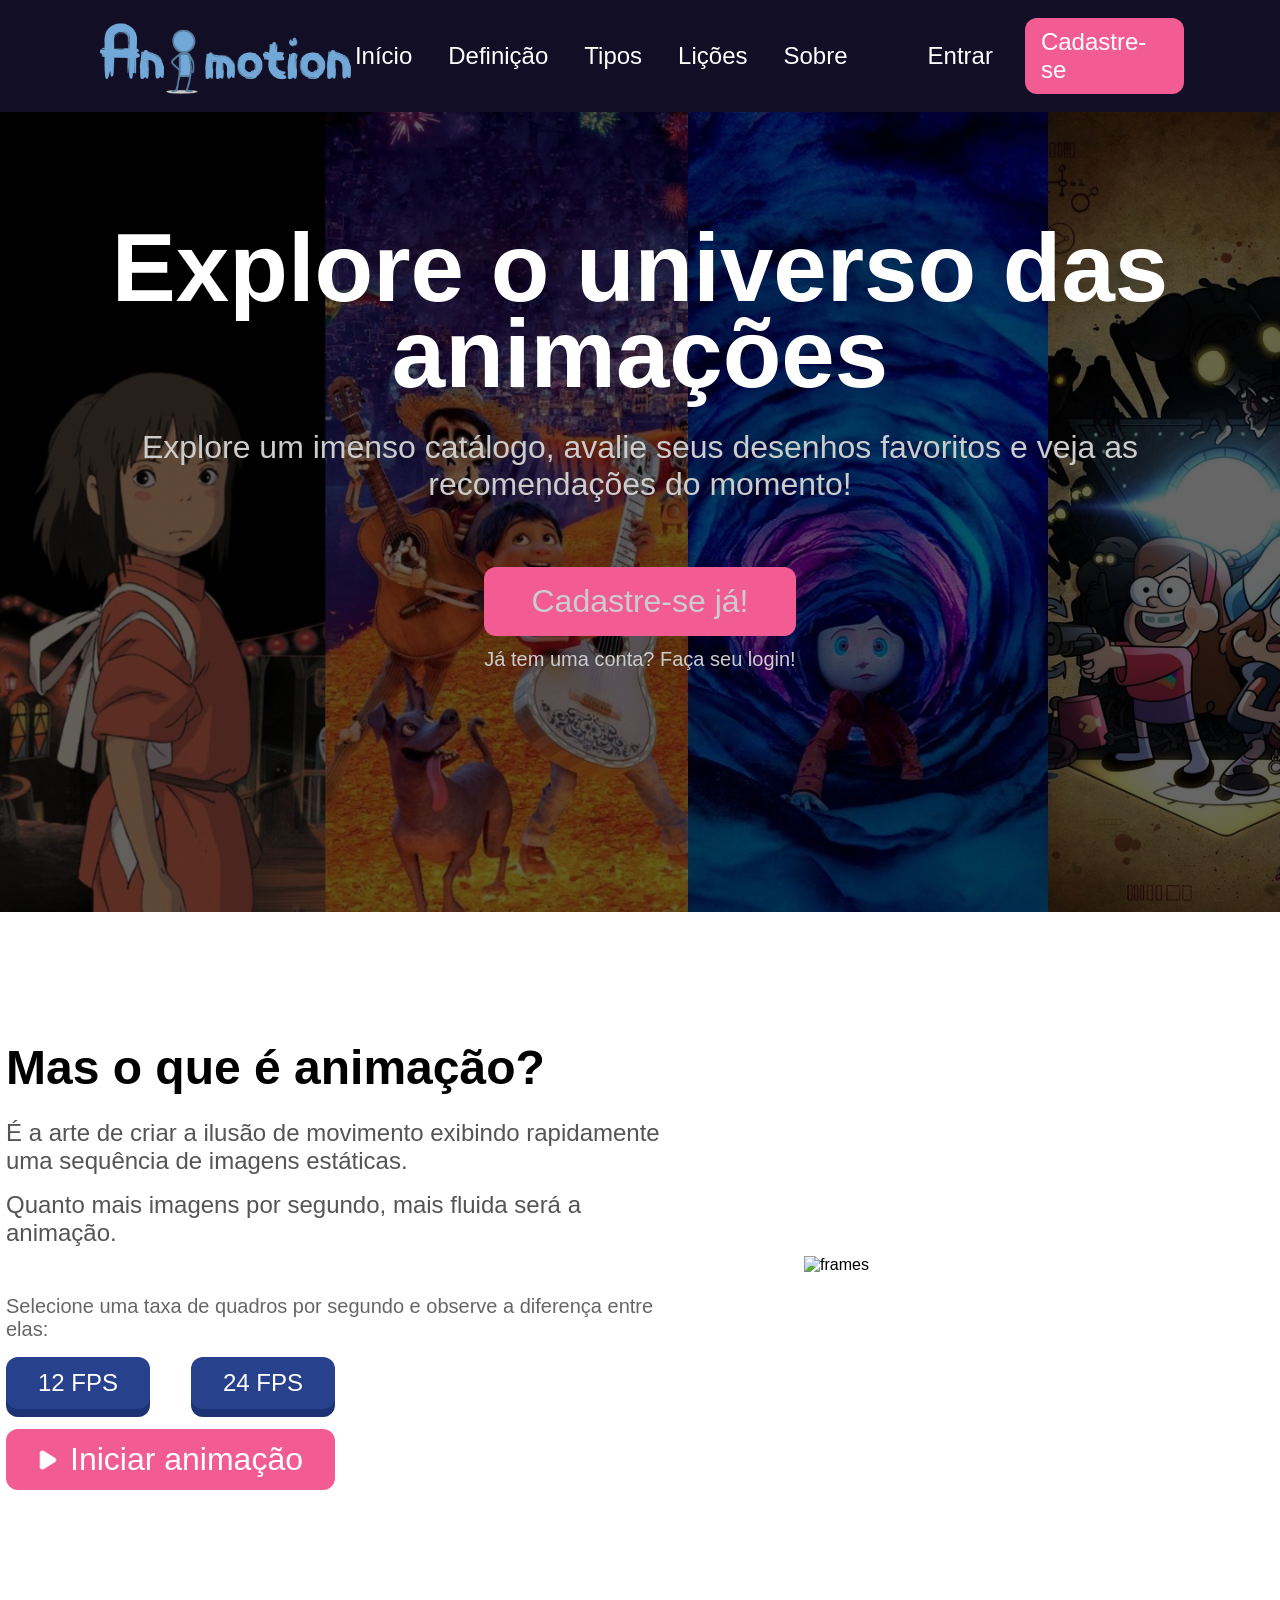
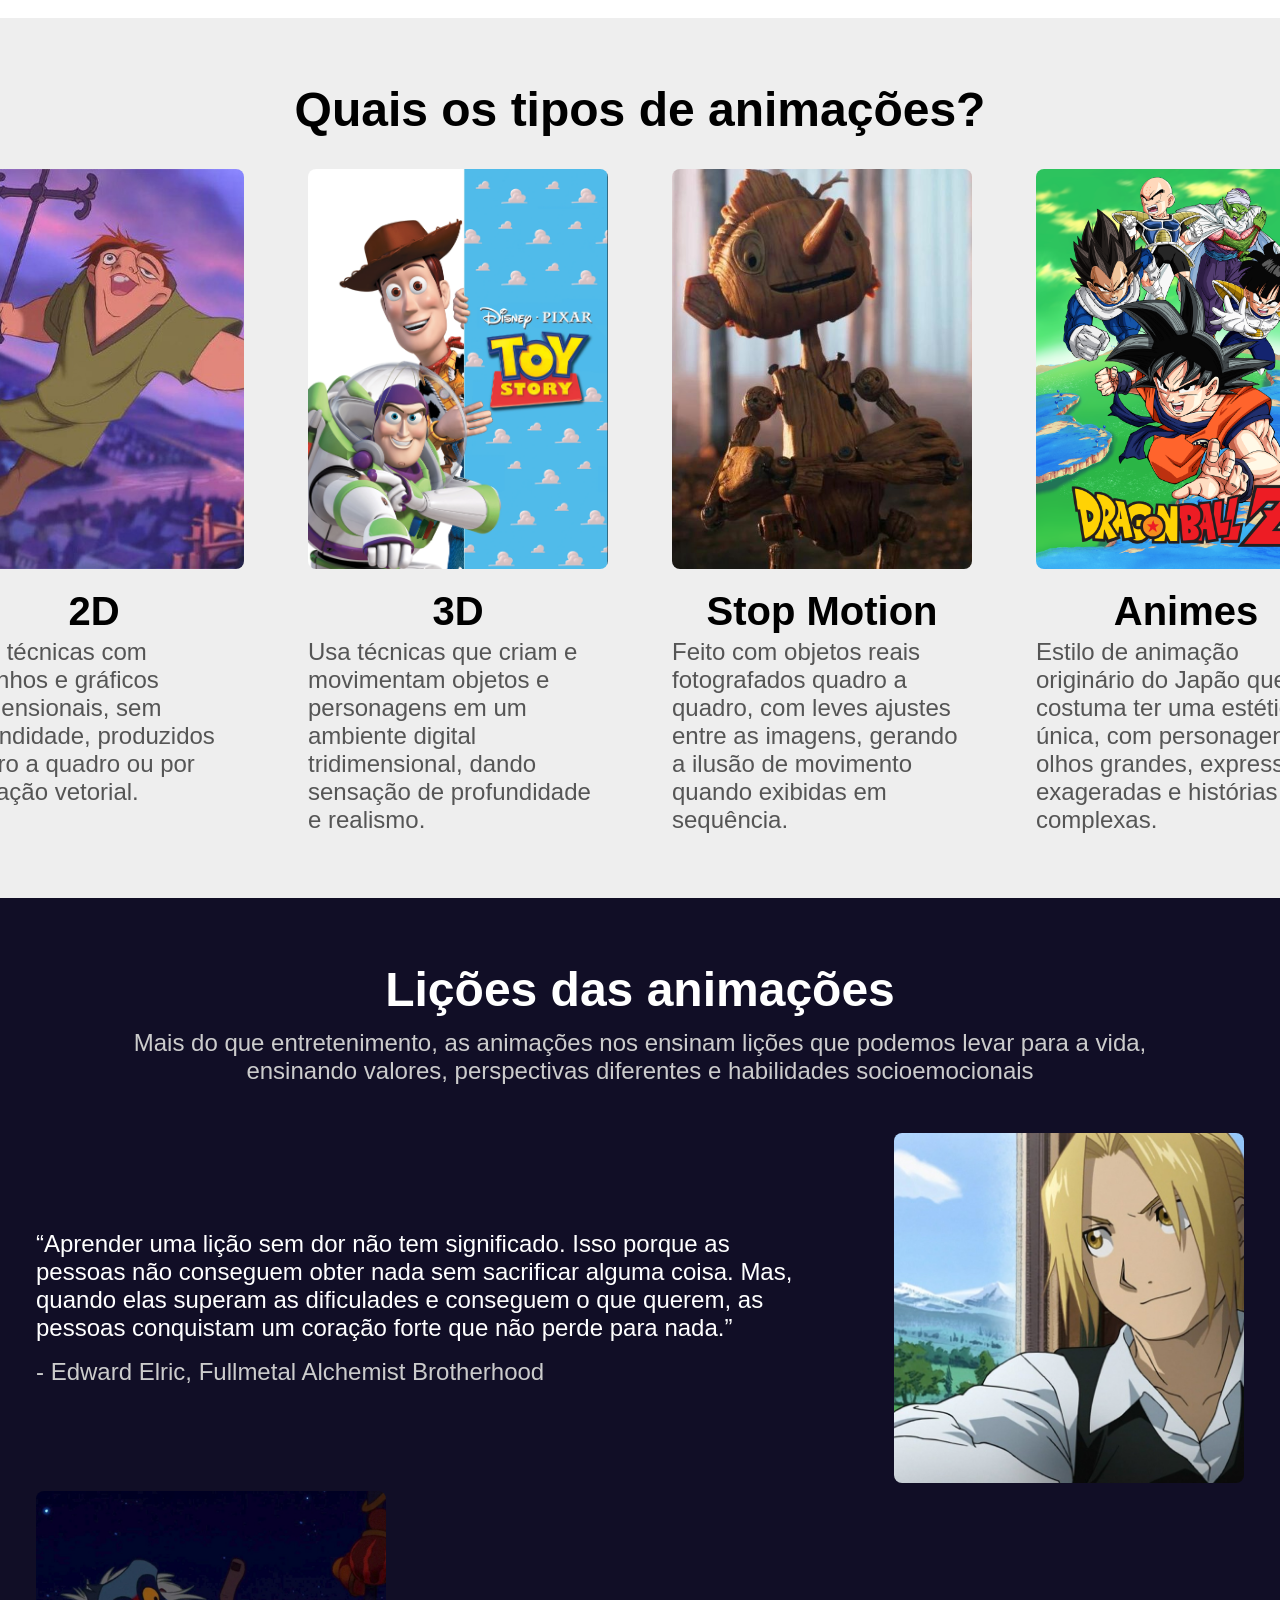
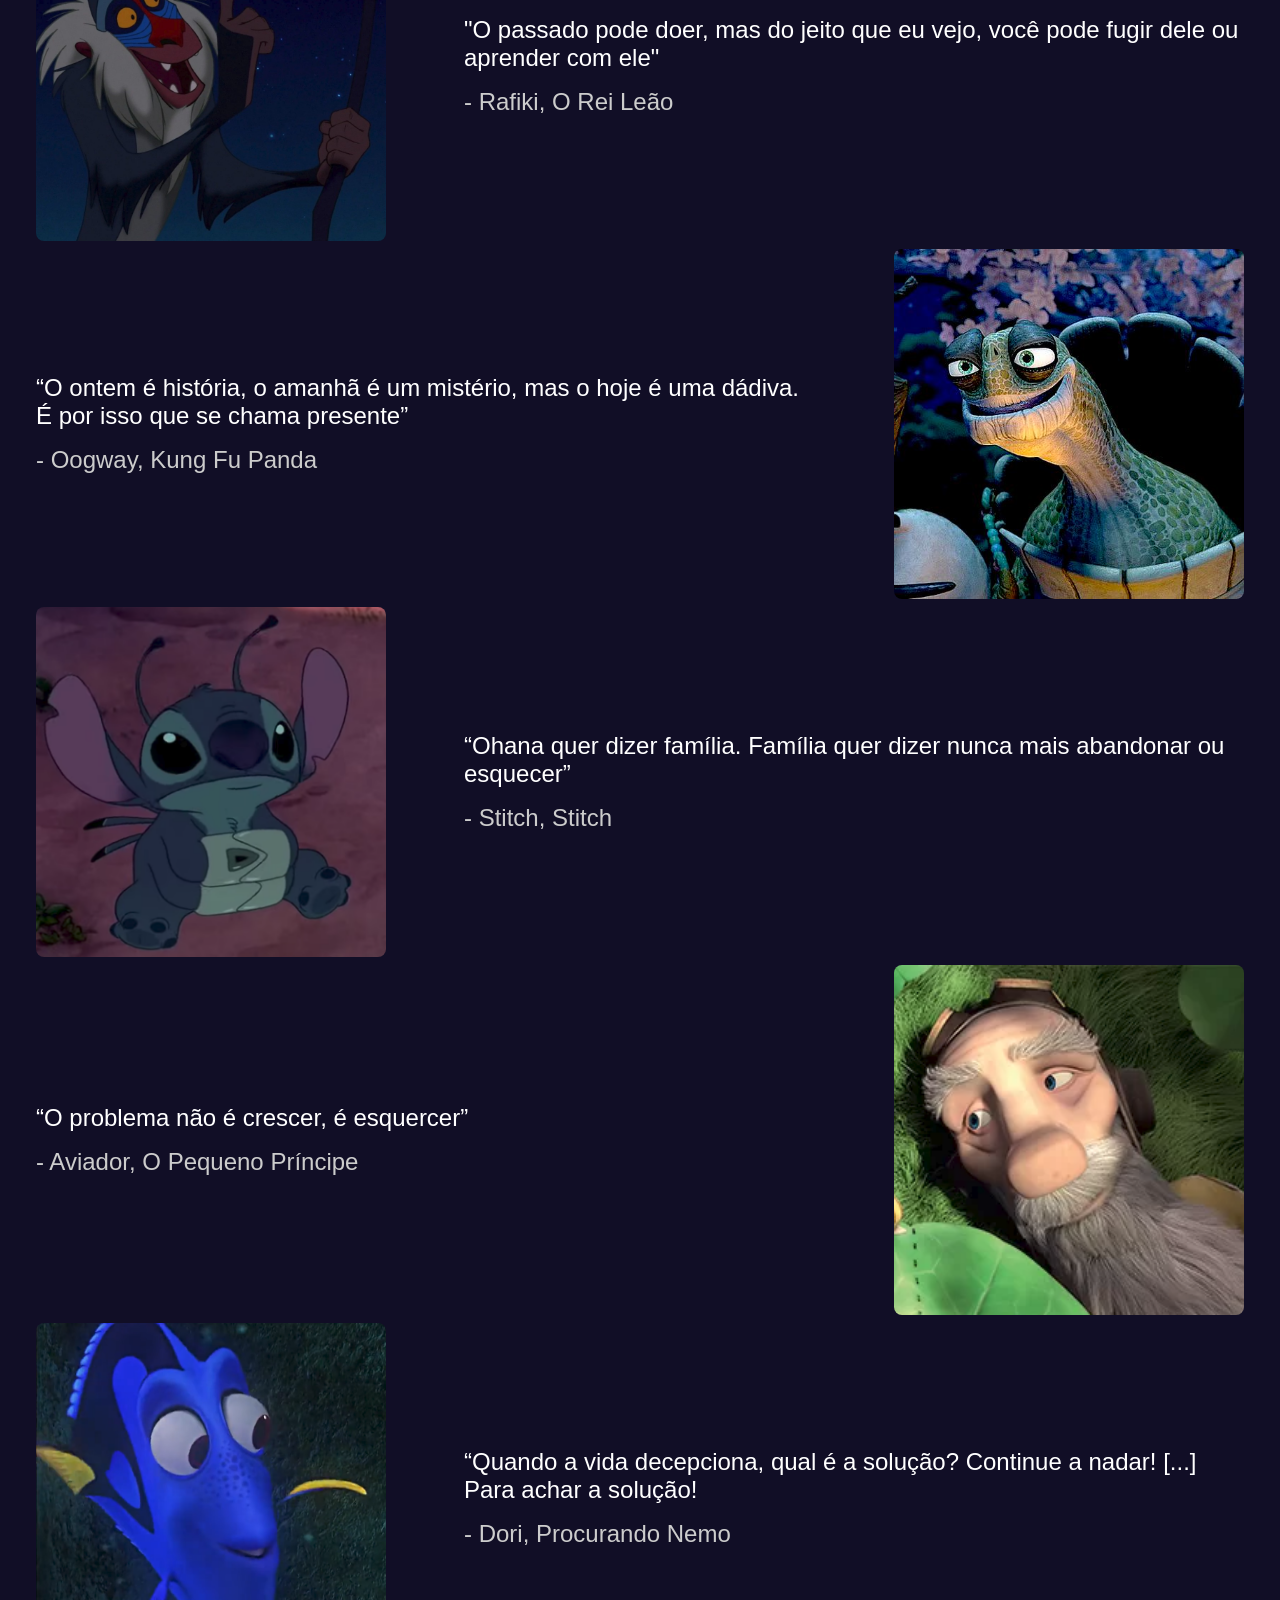
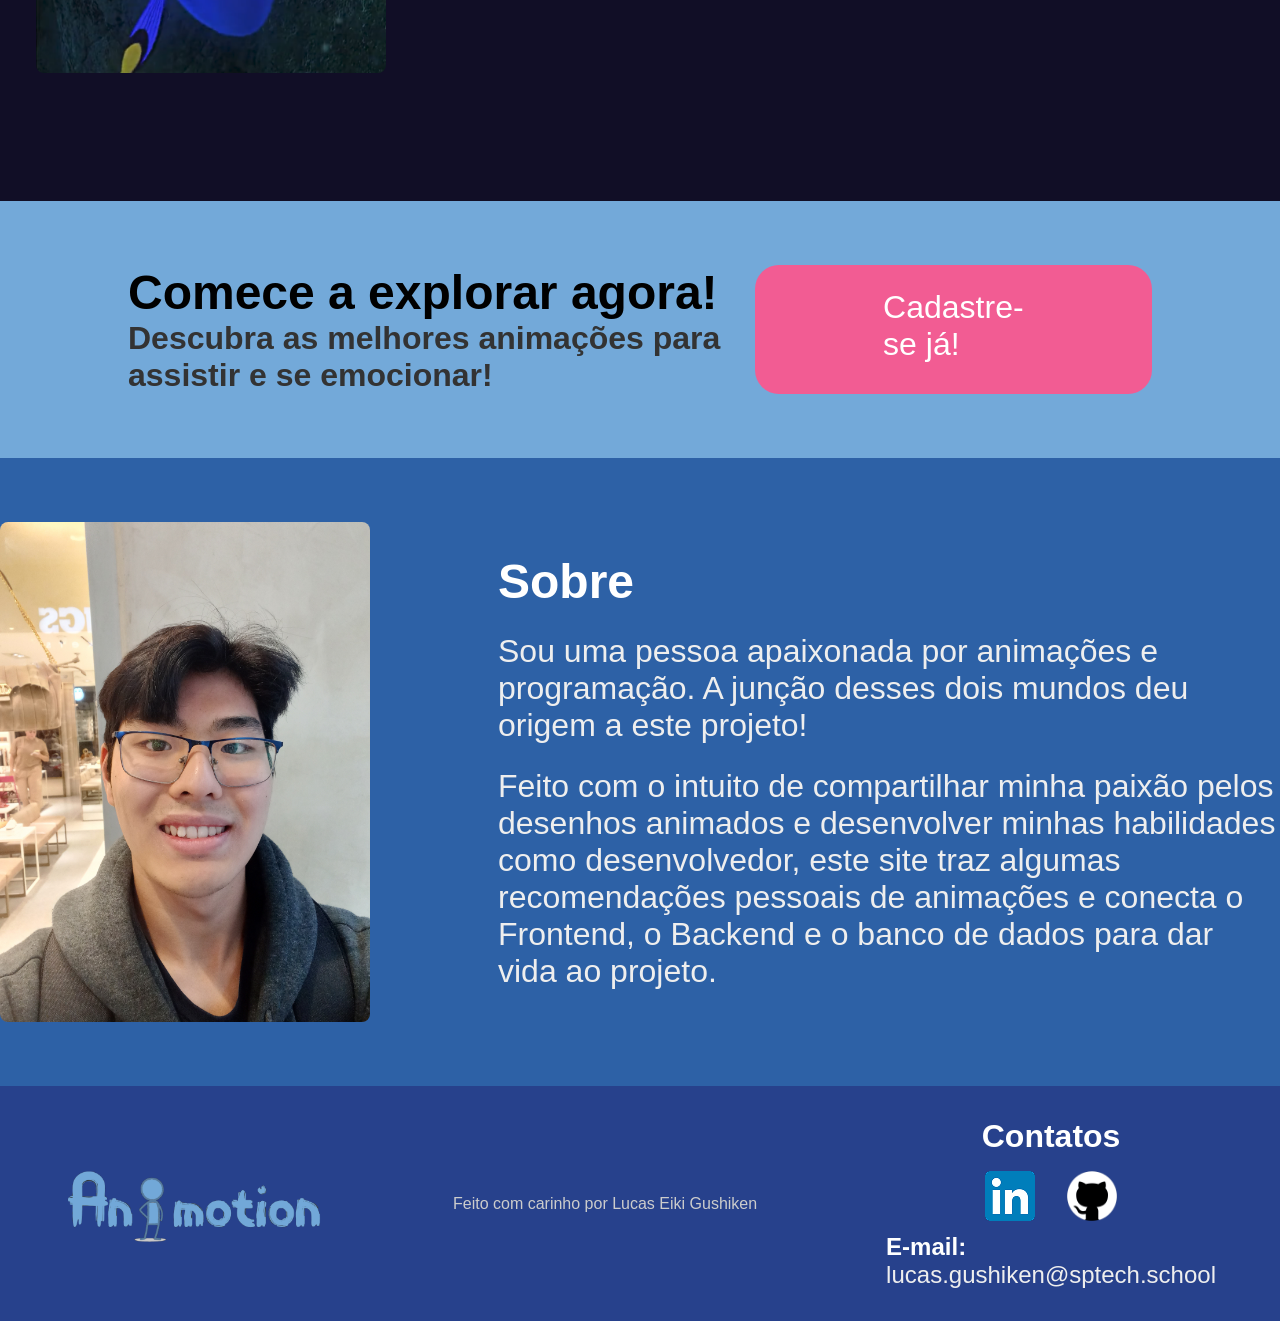
==== site/public/index.html @ 2d49d3e4 "melhoria(seção cta): adiciona link no botão para a página de cadastro" ====
<!DOCTYPE html>
<html lang="pt-br">

<head>
    <meta charset="UTF-8">
    <meta name="viewport" content="width=device-width, initial-scale=1.0">
    <title>Animotion</title>

    <link rel="stylesheet" href="./css/reset.css">
    <link rel="stylesheet" href="./css/styles.css">
</head>

<body>
    <header>
        <img class="logo-animotion" src="./assets/images/animotion-logo.png" alt="logo animotion">

        <nav>
            <ul class="links">
                <li><a href="#">Início</a></li>
                <li><a href="#definicao">Definição</a></li>
                <li><a href="#tipos">Tipos</a></li>
                <li><a href="#licoes">Lições</a></li>
                <li><a href="#sobre">Sobre</a></li>
            </ul>
            <div class="header-cta">
                <a href="./login">Entrar</a>
                <a href="./cadastro" class="cta-button">Cadastre-se</a>
            </div>
        </nav>
    </header>


    <section class="hero">
        <div class="hero-info">
            <h1>Explore o universo das animações</h1>
            <p>Explore um imenso catálogo, avalie seus desenhos favoritos e veja as recomendações do momento!</p>
        </div>
        <div class="hero-cta">
            <a href="./cadastro" class="cta-button">Cadastre-se já!</a>
            <a href="./login">Já tem uma conta? Faça seu login!</a>
        </div>
    </section>


    <section id="definicao">
        <div class="definicao-info">
            <div class="info-container">
                <h2>Mas o que é animação?</h2>
                <div class="p-container">
                    <p>É a arte de criar a ilusão de movimento exibindo rapidamente uma sequência de imagens estáticas.
                    </p>
                    <p>Quanto mais imagens por segundo, mais fluida será a animação.</p>
                </div>
            </div>
            <div class="definicao-cta">
                <p>Selecione uma taxa de quadros por segundo e observe a diferença entre elas:</p>
                <div class="definicao-buttons">
                    <div class="fps-buttons">
                        <button>12 FPS</button>
                        <button>24 FPS</button>
                    </div>
                    <button class="cta-button">Iniciar animação</button>
                </div>
            </div>
        </div>

        <img src="https://placehold.co/600x400/png" alt="frames">
    </section>


    <section id="tipos">
        <h2>Quais os tipos de animações?</h2>
        <ul class="tipos-animacoes">
            <li>
                <img src="./assets/images/corcunda-de-notredame.jpeg" alt="Corcunda de Notre Dame">
                <div class="tipo-info">
                    <h3>2D</h3>
                    <p>Inclui técnicas com desenhos e gráficos bidimensionais, sem profundidade, produzidos quadro a
                        quadro ou por animação vetorial.</p>
                </div>
            </li>
            <li>
                <img src="./assets/images/toy-story.png" alt="Toy Story">
                <div class="tipo-info">
                    <h3>3D</h3>
                    <p>Usa técnicas que criam e movimentam objetos e personagens em um ambiente digital tridimensional,
                        dando sensação de profundidade e realismo.</p>
                </div>
            </li>
            <li>
                <img src="./assets/images/pinoquio.jpg" alt="Pinóquio de Guillermo del Toro">
                <div class="tipo-info">
                    <h3>Stop Motion</h3>
                    <p>Feito com objetos reais fotografados quadro a quadro, com leves ajustes entre as imagens, gerando
                        a ilusão de movimento quando exibidas em sequência.</p>
                </div>
            </li>
            <li>
                <img src="./assets/images/dragon-ball-z.png" alt="Dragon Ball Z">
                <div class="tipo-info">
                    <h3>Animes</h3>
                    <p>Estilo de animação originário do Japão que costuma ter uma estética única, com personagens de
                        olhos grandes, expressões exageradas e histórias complexas.</p>
                </div>
            </li>
        </ul>
    </section>


    <section id="licoes">
        <div class="licoes-info">
            <h2>Lições das animações</h2>
            <p>Mais do que entretenimento, as animações nos ensinam lições que podemos levar para a vida, ensinando
                valores, perspectivas diferentes e habilidades socioemocionais</p>
        </div>

        <ul class="citacoes">
            <li>
                <div class="citacao-container">
                    <p class="citacao">
                        “Aprender uma lição sem dor não tem significado. Isso porque as pessoas não conseguem obter nada
                        sem sacrificar alguma coisa. Mas, quando elas superam as dificulades e conseguem o que querem,
                        as pessoas conquistam um coração forte que não perde para nada.”
                    </p>
                    <p class="credito">- Edward Elric, Fullmetal Alchemist Brotherhood</p>
                </div>
                <img src="./assets/images/edward-fmab.jpg" alt="Edward Elric">
            </li>

            <li class="reverso">
                <div class="citacao-container">
                    <p class="citacao">
                        "O passado pode doer, mas do jeito que eu vejo, você pode fugir dele ou aprender com ele"
                    </p>
                    <p class="credito">- Rafiki, O Rei Leão</p>
                </div>
                <img src="./assets/images/rafiki.jpg" alt="Rafiki">
            </li>

            <li>
                <div class="citacao-container">
                    <p class="citacao">
                        “O ontem é história, o amanhã é um mistério, mas o hoje é uma dádiva. É por isso que se chama
                        presente”
                    </p>
                    <p class="credito">- Oogway, Kung Fu Panda</p>
                </div>
                <img src="./assets/images/oogway.jpeg" alt="Oogway">
            </li>

            <li class="reverso">
                <div class="citacao-container">
                    <p class="citacao">
                        “Ohana quer dizer família. Família quer dizer nunca mais abandonar ou esquecer”
                    </p>
                    <p class="credito">- Stitch, Stitch</p>
                </div>
                <img src="./assets/images/stitch.png" alt="Stitch">
            </li>

            <li>
                <div class="citacao-container">
                    <p class="citacao">
                        “O problema não é crescer, é esquercer”
                    </p>
                    <p class="credito">- Aviador, O Pequeno Príncipe</p>
                </div>
                <img src="./assets/images/aviador-pequeno-principe.png" alt="Aviador do Pequeno Príncipe">
            </li>

            <li class="reverso">
                <div class="citacao-container">
                    <p class="citacao">
                        “Quando a vida decepciona, qual é a solução? Continue a nadar! [...] Para achar a solução!
                    </p>
                    <p class="credito">- Dori, Procurando Nemo</p>
                </div>
                <img src="./assets/images/dori.png" alt="Dori">
            </li>
        </ul>
    </section>


    <div class="cta">
        <div class="cta-container">
            <h2>Comece a explorar agora!</h2>
            <p>Descubra as melhores animações para assistir e se emocionar!</p>
        </div>
        <a href="./cadastro" class="cta-button">Cadastre-se já!</a>
    </div>


    <section id="sobre">
        <img src="./assets/images/foto-minha.jpg" alt="eu mesmo">
        <div class="sobre-info">
            <h2>Sobre</h2>
            <p>Sou uma pessoa apaixonada por animações e programação. A junção desses dois mundos deu origem a este
                projeto!</p>
            <p>Feito com o intuito de compartilhar minha paixão pelos desenhos animados e desenvolver minhas habilidades
                como desenvolvedor, este site traz algumas recomendações pessoais de animações e conecta o Frontend, o
                Backend e o banco de dados para dar vida ao projeto.</p>
        </div>
    </section>


    <footer>
        <img class="logo-animotion" src="./assets/images/animotion-logo.png" alt="logo animotion">
        <p>Feito com carinho por Lucas Eiki Gushiken</p>
        <div class="contatos">
            <h3>Contatos</h3>
            <div class="contatos-container">
                <ul class="redes-sociais">
                    <li><a target="_blank" href="https://www.linkedin.com/in/lucaseikigushiken/"><img
                                src="./assets/images/icons/linkedin-icon.png" alt="logo do linkedin"></a></li>
                    <li><a target="_blank" href="https://github.com/lucas-eiki"><img src="./assets/images/icons/github-icon.png"
                                alt="logo do github"></a></li>
                </ul>
                <div class="email-container">
                    <h4>E-mail:</h4>
                    <p>lucas.gushiken@sptech.school</p>
                </div>
            </div>
        </div>
    </footer>
</body>

</html>
---- site/public/css/styles.css ----
:root {
    --primario: #27418C;
    --secundario: #2D61A6;
    --terciario: #73A9D9;
    --contraste: #F25C93;
    --escuro: #110E26;
    --color-claro: #eee;
    --color-meio-claro: #ccc;
    --color-meio-escuro: #999;
    --color-escuro: #555;
    --font-size-titulo-secao: 3rem;
    --font-weight-titulo-secao: 600;
}

html {
    scroll-behavior: smooth;
}

body {
    font-family: 'Inter', sans-serif;
}

#definicao,
#tipos,
#licoes,
#sobre {
    scroll-margin-top: 112px;
}

header {
    display: flex;
    justify-content: space-between;
    align-items: center;
    background-color: var(--escuro);   
    padding: 16px 96px;
    position: sticky;
    top: 0;
}

.logo-animotion {
    width: 260px;
    height: 80px;
}

header nav {
    display: flex;
    gap: 80px;
    align-items: center;
}

header nav a {
    color: #fff;
    font-size: 1.5rem;
}

.links {
    display: flex;
    gap: 36px;
}

.header-cta {
    display: flex;
    gap: 32px;
    align-items: center;
}

.cta-button {
    background-color: var(--contraste);
    color: #fff;
    border-radius: 12px;
}

.header-cta .cta-button{
    padding: 10px 16px;
}



.hero {
    background-image: linear-gradient(rgba(0, 0, 0, 0.6), rgba(0, 0, 0, 0.6)), url(../assets/images/animacoes.jpg);
    background-size: cover;
    display: flex;
    flex-direction: column;
    justify-content: center;
    align-items: center;
    gap: 64px;
    padding-bottom: 128px;
    height: 800px;
}

.hero-info {
    display: flex;
    flex-direction: column;
    gap: 32px;
    justify-content: center;
    align-items: center;
    text-align: center;
    width: 1090px;
}

.hero-info h1 {
    color: #fff;
    font-size: 6rem;
    line-height: 90%;
}

.hero-info p {
    color: var(--color-meio-claro);
    font-size: 2rem;
}

.hero-cta {
    text-align: center;
    display: flex;
    flex-direction: column;
    gap: 12px;
}

.hero-cta .cta-button {
    font-size: 2rem;
    padding: 16px 32px;
}

.hero-cta a {
    color: var(--color-meio-claro);
    font-size: 1.25rem;
}



h2 {
    font-size: var(--font-size-titulo-secao);
    font-weight: var(--font-weight-titulo-secao);
}

#definicao {
    padding: 128px 0;
    display: flex;
    justify-content: center;
    align-items: center;
    gap: 128px;
}

.definicao-info {
    display: flex;
    flex-direction: column;
    gap: 48px;
    max-width: 670px;
}

.info-container {
    display: flex;
    flex-direction: column;
    gap: 24px;
}

.info-container .p-container {
    display: flex;
    flex-direction: column;
    gap: 16px;
}

.info-container p {
    color: var(--color-escuro);
    font-size: 1.5rem;
}

.definicao-cta {
    display: flex;
    flex-direction: column;
    gap: 16px;
}

.definicao-cta p {
    font-size: 1.25rem;
    color: #666666;
}

.definicao-cta .definicao-buttons {
    display: flex;
    flex-direction: column;
    gap: 20px;
    width: fit-content;
}

.fps-buttons {
    display: flex;
    justify-content: space-between;
}

.fps-buttons button {
    background-color: var(--primario);
    color: #fff;
    padding: 12px 32px;
    border-radius: 12px;
    box-shadow: 0 8px #1D3373;
    font-size: 1.5rem;
}

.definicao-buttons .cta-button {
    padding: 12px 32px;
    font-size: 2rem;
    display: flex;
    justify-content: center;
    align-items: center;
    gap: 12px;
    width: fit-content;
}

.definicao-buttons .cta-button::before {
    content: '';
    background-image: url(../assets/images/icons/start-icon.png);
    background-size: contain;
    width: 20px;
    height: 20px;
    display: block;
}

#definicao img {
    height: stretch;
    width: 470px;
    object-fit: cover;
}



#tipos {
    background-color: var(--color-claro);
    display: flex;
    flex-direction: column;
    justify-content: center;
    align-items: center;
    padding: 64px 0;
    gap: 32px;
}

.tipos-animacoes {
    display: flex;
    gap: 64px;
}

.tipos-animacoes li {
    width: min-content;
}

.tipos-animacoes li img {
    width: 300px;
    height: 400px;
    object-fit: cover;
    margin-bottom: 16px;
    border-radius: 8px;
}

.tipo-info {
    width: fit-content;
}

.tipo-info h3 {
    font-size: 2.5rem;
    font-weight: var(--font-weight-titulo-secao);
    text-align: center;
    margin-bottom: 4px;
}

.tipo-info p {
    width: fit-content;
    font-size: 1.5rem;
    color: var(--color-escuro);
}



#licoes {
    background-color: var(--escuro);
    color: #fff;
    padding: 64px 0 128px 0;
}

#licoes .licoes-info {
    margin-bottom: 48px;
    text-align: center;
    display: flex;
    flex-direction: column;
    align-items: center;
    gap: 12px;
}

.licoes-info p {
    color: var(--color-meio-claro);
    width: 1064px;
    font-size: 1.5rem;
}

.citacoes {
    display: flex;
    flex-direction: column;
    gap: 8px;
    align-items: center;
}

.citacoes li {
    display: flex;
    align-items: center;
    width: 1208px;
    justify-content: space-between;
}

.citacoes li.reverso {
    flex-direction: row-reverse;
}

.citacoes .citacao-container {
    display: flex;
    flex-direction: column;
    gap: 16px;
    font-size: 1.5rem;
    width: 780px;
}

.credito {
    color: var(--color-meio-claro);
}

.citacoes li img {
    width: 350px;
    height: 350px;
    object-fit: cover;
    border-radius: 8px;
}



.cta {
    background-color:  var(--terciario);
    padding: 64px 128px;
    display: flex;
    justify-content: space-between;
}

.cta-container p {
    color: #333;
    font-size: 32px;
    font-weight: var(--font-weight-titulo-secao);
}

.cta .cta-button {
    padding: 24px 128px;
    background-color: var(--contraste);
    font-size: 2rem;
    border-radius: 24px;
}



#sobre {
    background-color: var(--secundario);
    display: flex;
    justify-content: center;
    align-items: center;
    gap: 128px;
    padding: 64px 0;
    color: #fff;
}

#sobre img {
    width: 370px;
    height: 500px;
    border-radius: 8px;
}

#sobre .sobre-info {
    display: flex;
    flex-direction: column;
    gap: 24px;
    width: 950px;
}

.sobre-info p {
    font-size: 2rem;
    color: var(--color-claro);
}



footer {
    padding: 32px 64px;
    background-color: var(--primario);
    display: flex;
    justify-content: space-between;
    align-items: center;
}

footer p {
    height: stretch;
    display: flex;
    align-items: flex-end;
    color: var(--color-meio-claro);
}

footer .contatos {
    display: flex;
    flex-direction: column;
    justify-content: center;
    align-items: center;
    color: #fff;
    gap: 16px;
}

.contatos h3 {
    font-size: 2rem;
}

.contatos-container .redes-sociais {
    margin-bottom: 8px;
    display: flex;
    justify-content: center;
    gap: 32px;
}

.redes-sociais img {
    width: 50px;
    height: 50px;
}

.email-container {
    font-size: 1.5rem;
}

.email-container h4 {
    font-weight: var(--font-weight-titulo-secao);
}

.email-container p {
    color: var(--color-claro);
}
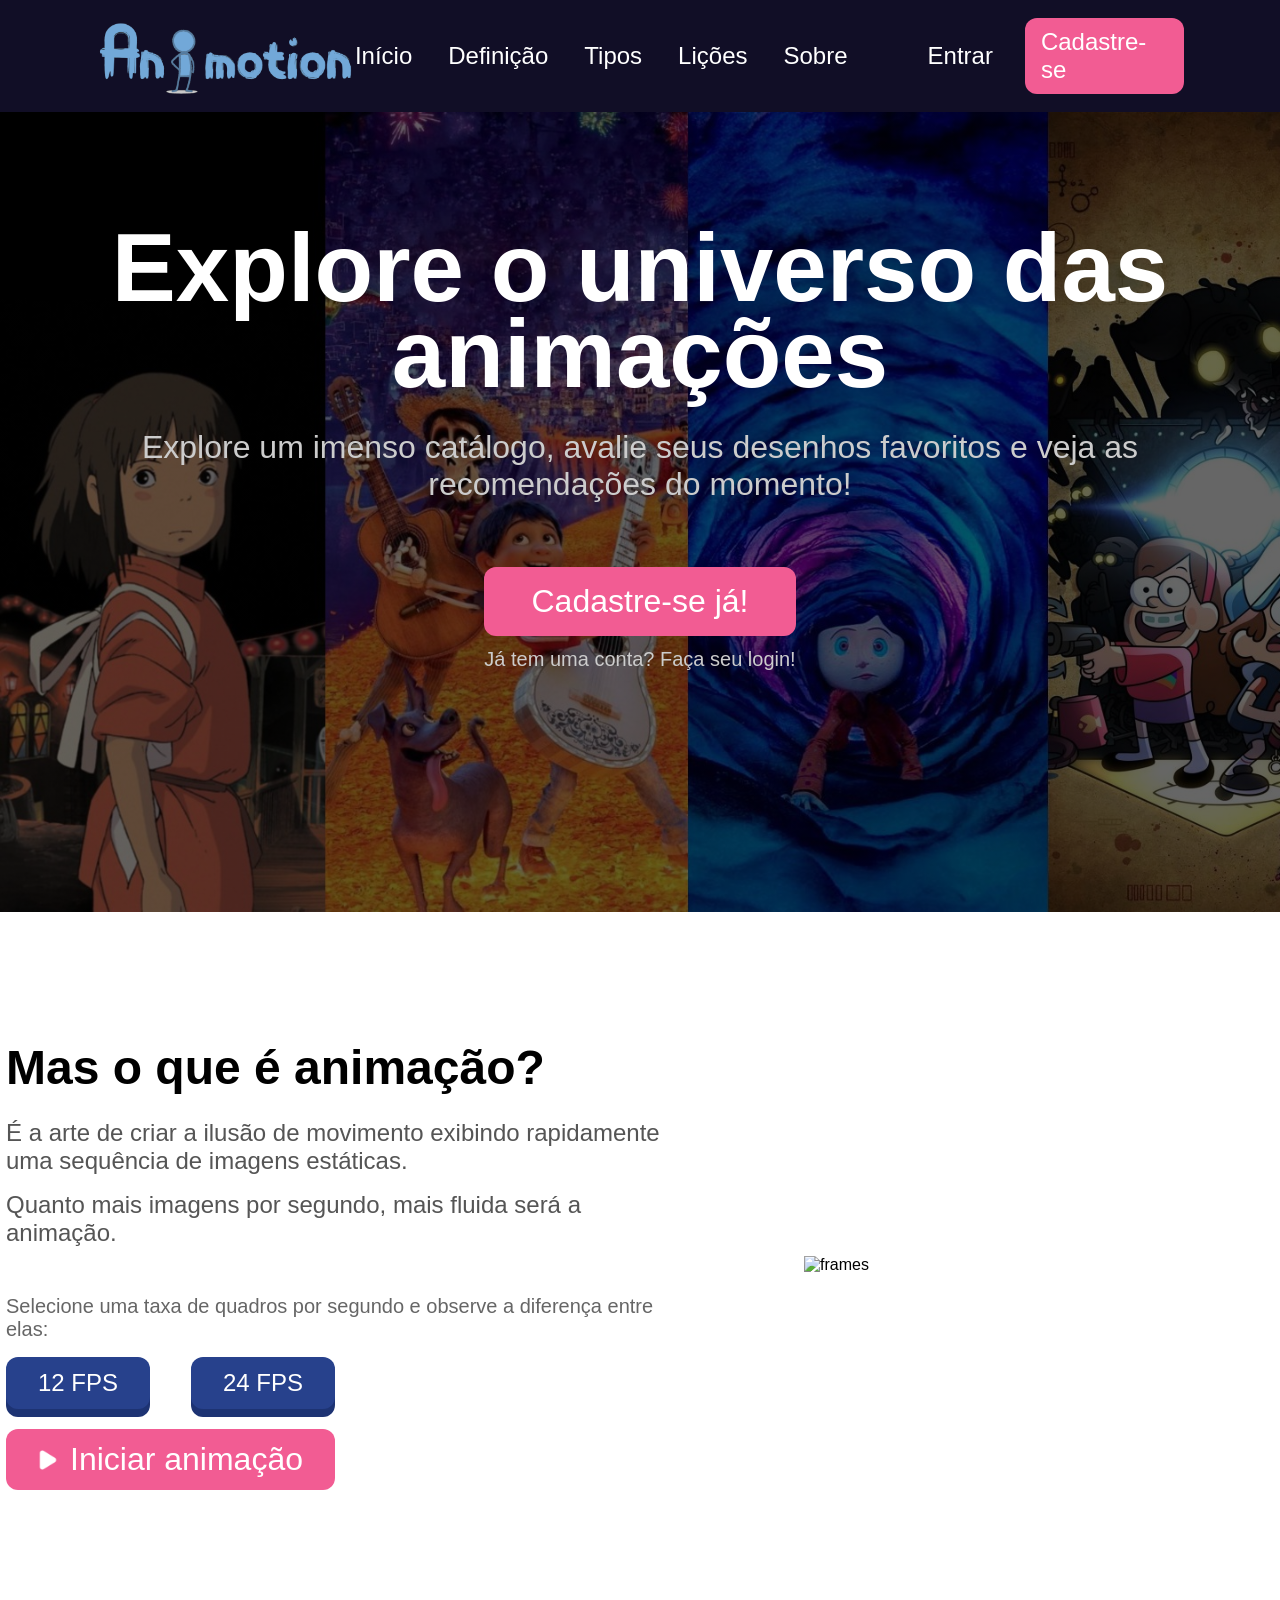
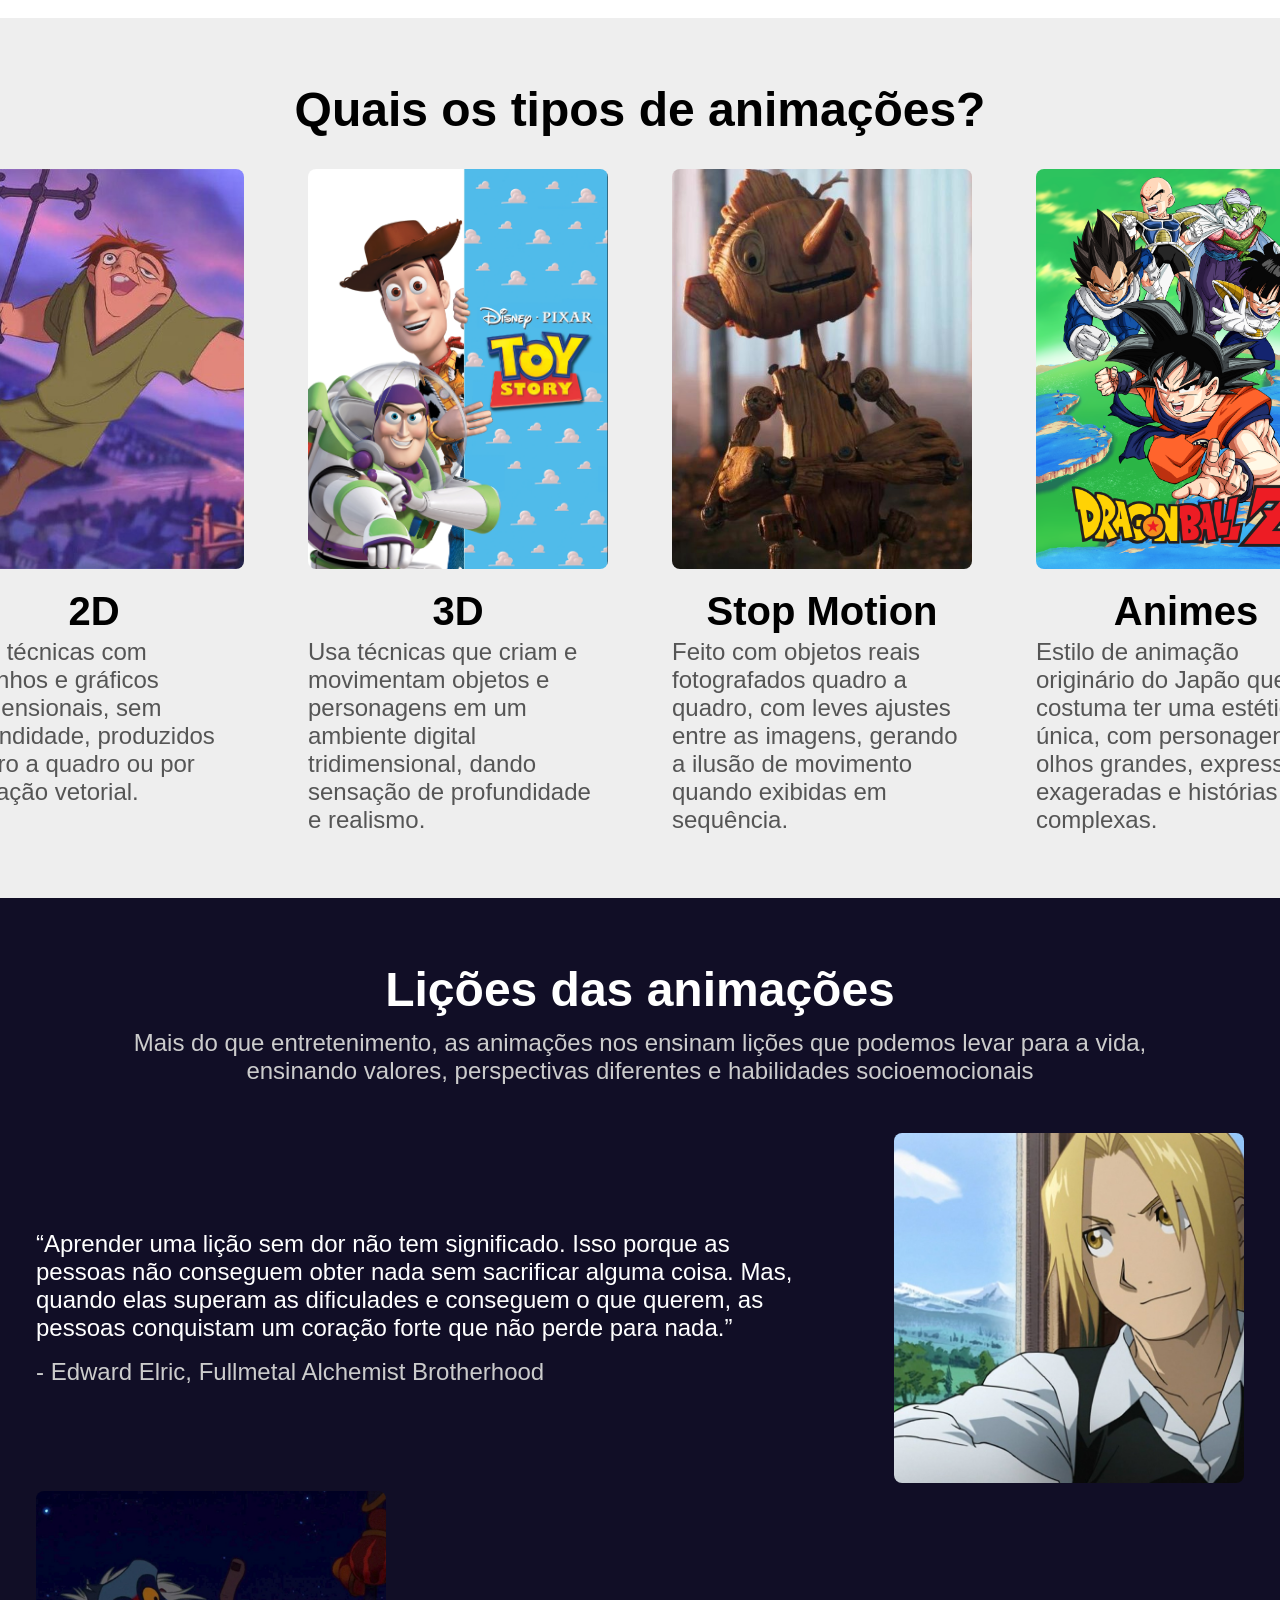
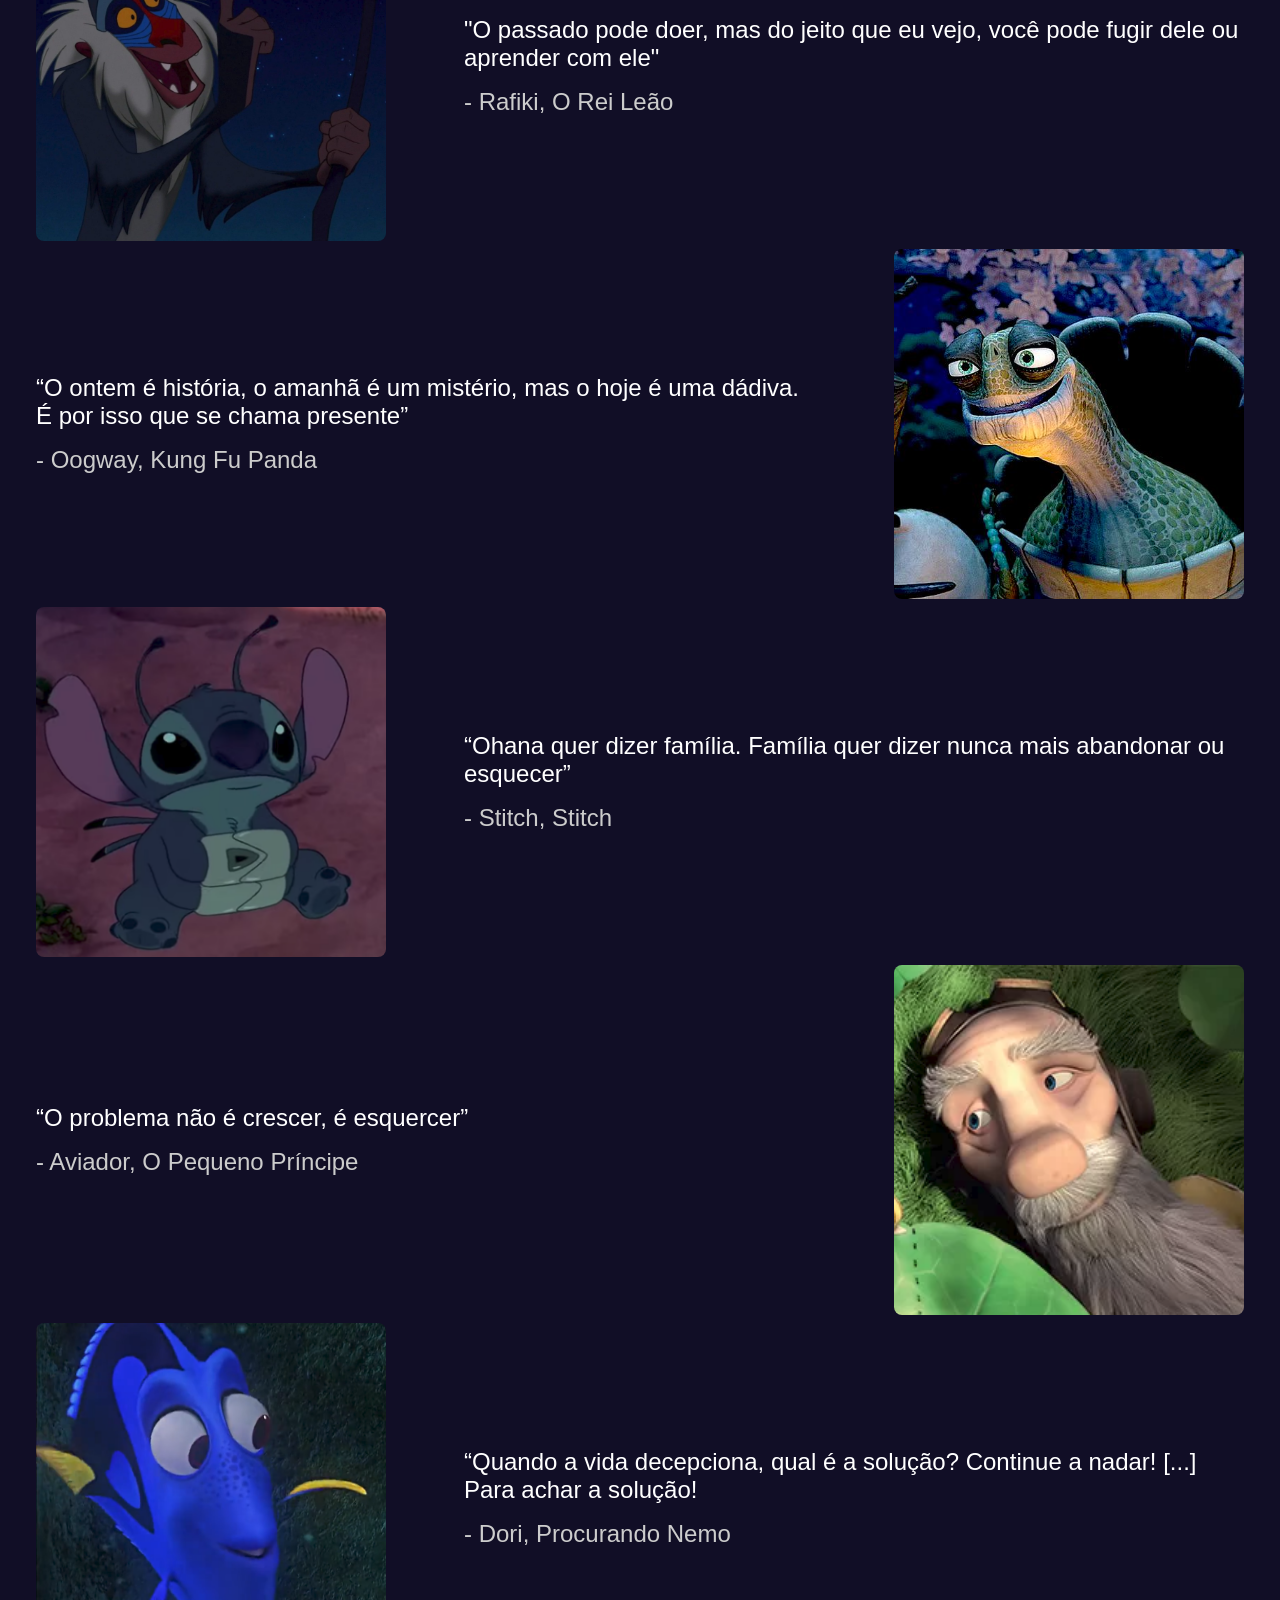
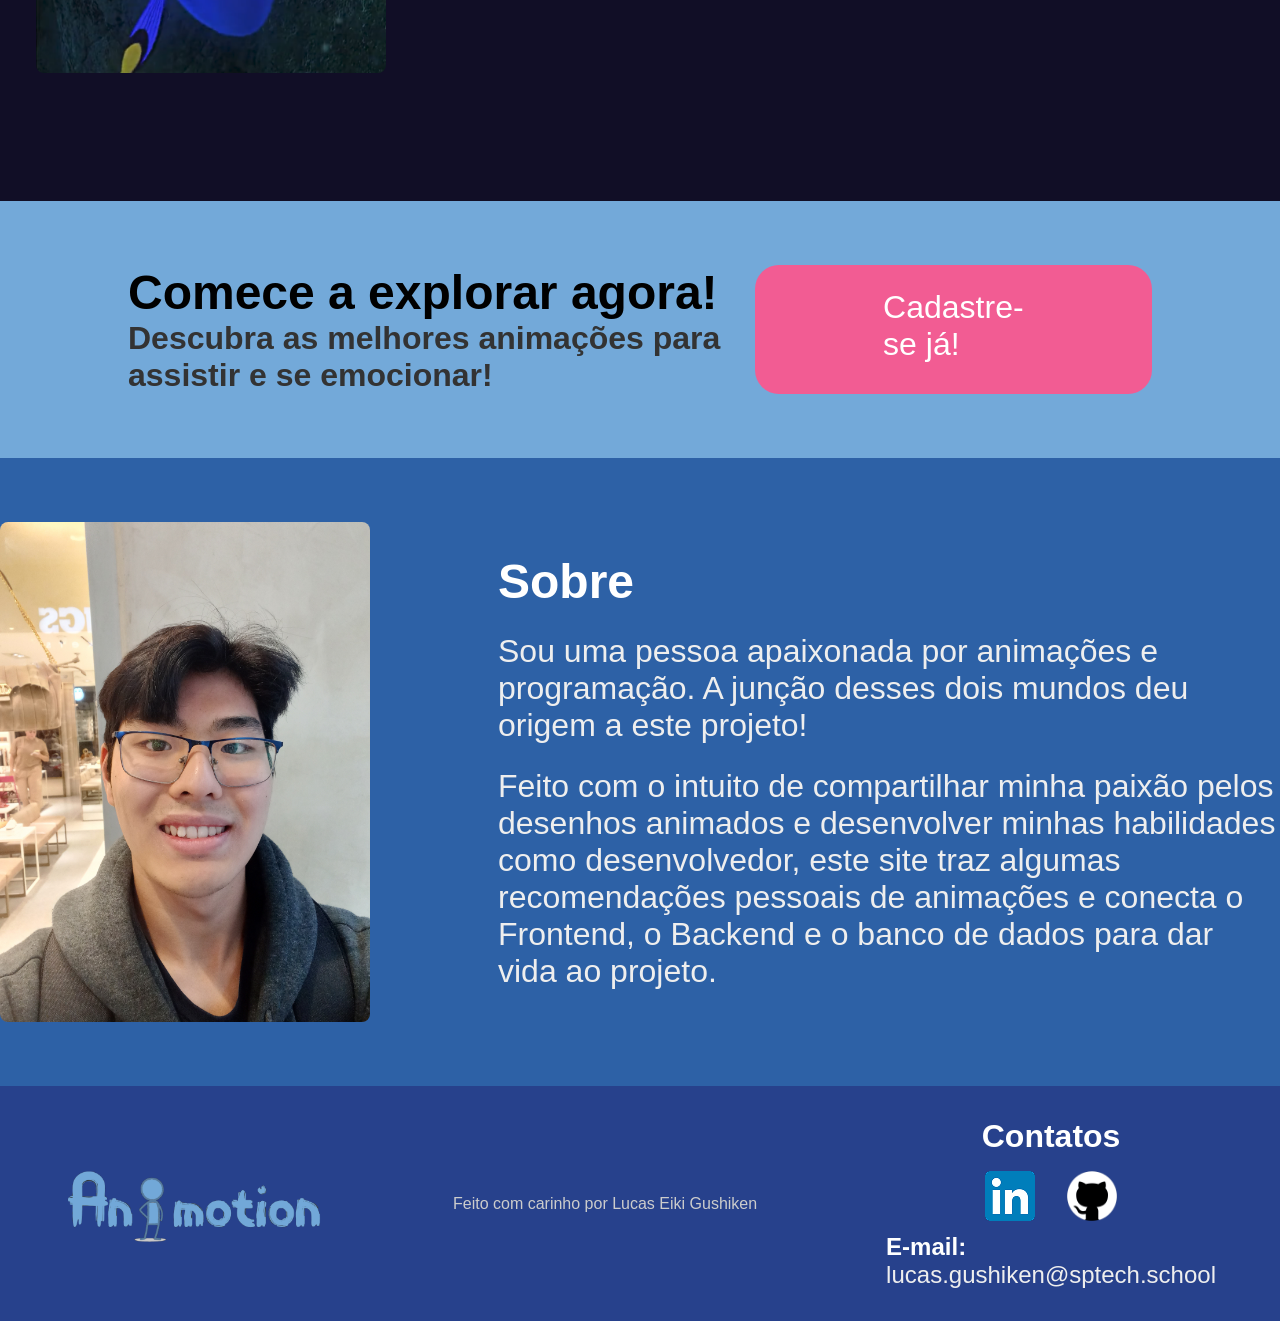
==== commit b9fd4cdc: "melhoria(index.html): corrige links dos botões de login e cadastro" ====
--- a/site/public/index.html
+++ b/site/public/index.html
@@ -23,8 +23,8 @@
                 <li><a href="#sobre">Sobre</a></li>
             </ul>
             <div class="header-cta">
-                <a href="./login">Entrar</a>
-                <a href="./cadastro" class="cta-button">Cadastre-se</a>
+                <a href="./login.html">Entrar</a>
+                <a href="./cadastro.html" class="cta-button">Cadastre-se</a>
             </div>
         </nav>
     </header>
@@ -36,8 +36,8 @@
             <p>Explore um imenso catálogo, avalie seus desenhos favoritos e veja as recomendações do momento!</p>
         </div>
         <div class="hero-cta">
-            <a href="./cadastro" class="cta-button">Cadastre-se já!</a>
-            <a href="./login">Já tem uma conta? Faça seu login!</a>
+            <a href="./cadastro.html" class="cta-button">Cadastre-se já!</a>
+            <a href="./login.html">Já tem uma conta? Faça seu login!</a>
         </div>
     </section>
 
@@ -186,7 +186,7 @@
             <h2>Comece a explorar agora!</h2>
             <p>Descubra as melhores animações para assistir e se emocionar!</p>
         </div>
-        <a href="./cadastro" class="cta-button">Cadastre-se já!</a>
+        <a href="./cadastro.html" class="cta-button">Cadastre-se já!</a>
     </div>
 
 
--- a/site/public/css/styles.css
+++ b/site/public/css/styles.css
@@ -119,6 +119,7 @@
 .hero-cta .cta-button {
     font-size: 2rem;
     padding: 16px 32px;
+    color: #fff;
 }
 
 .hero-cta a {
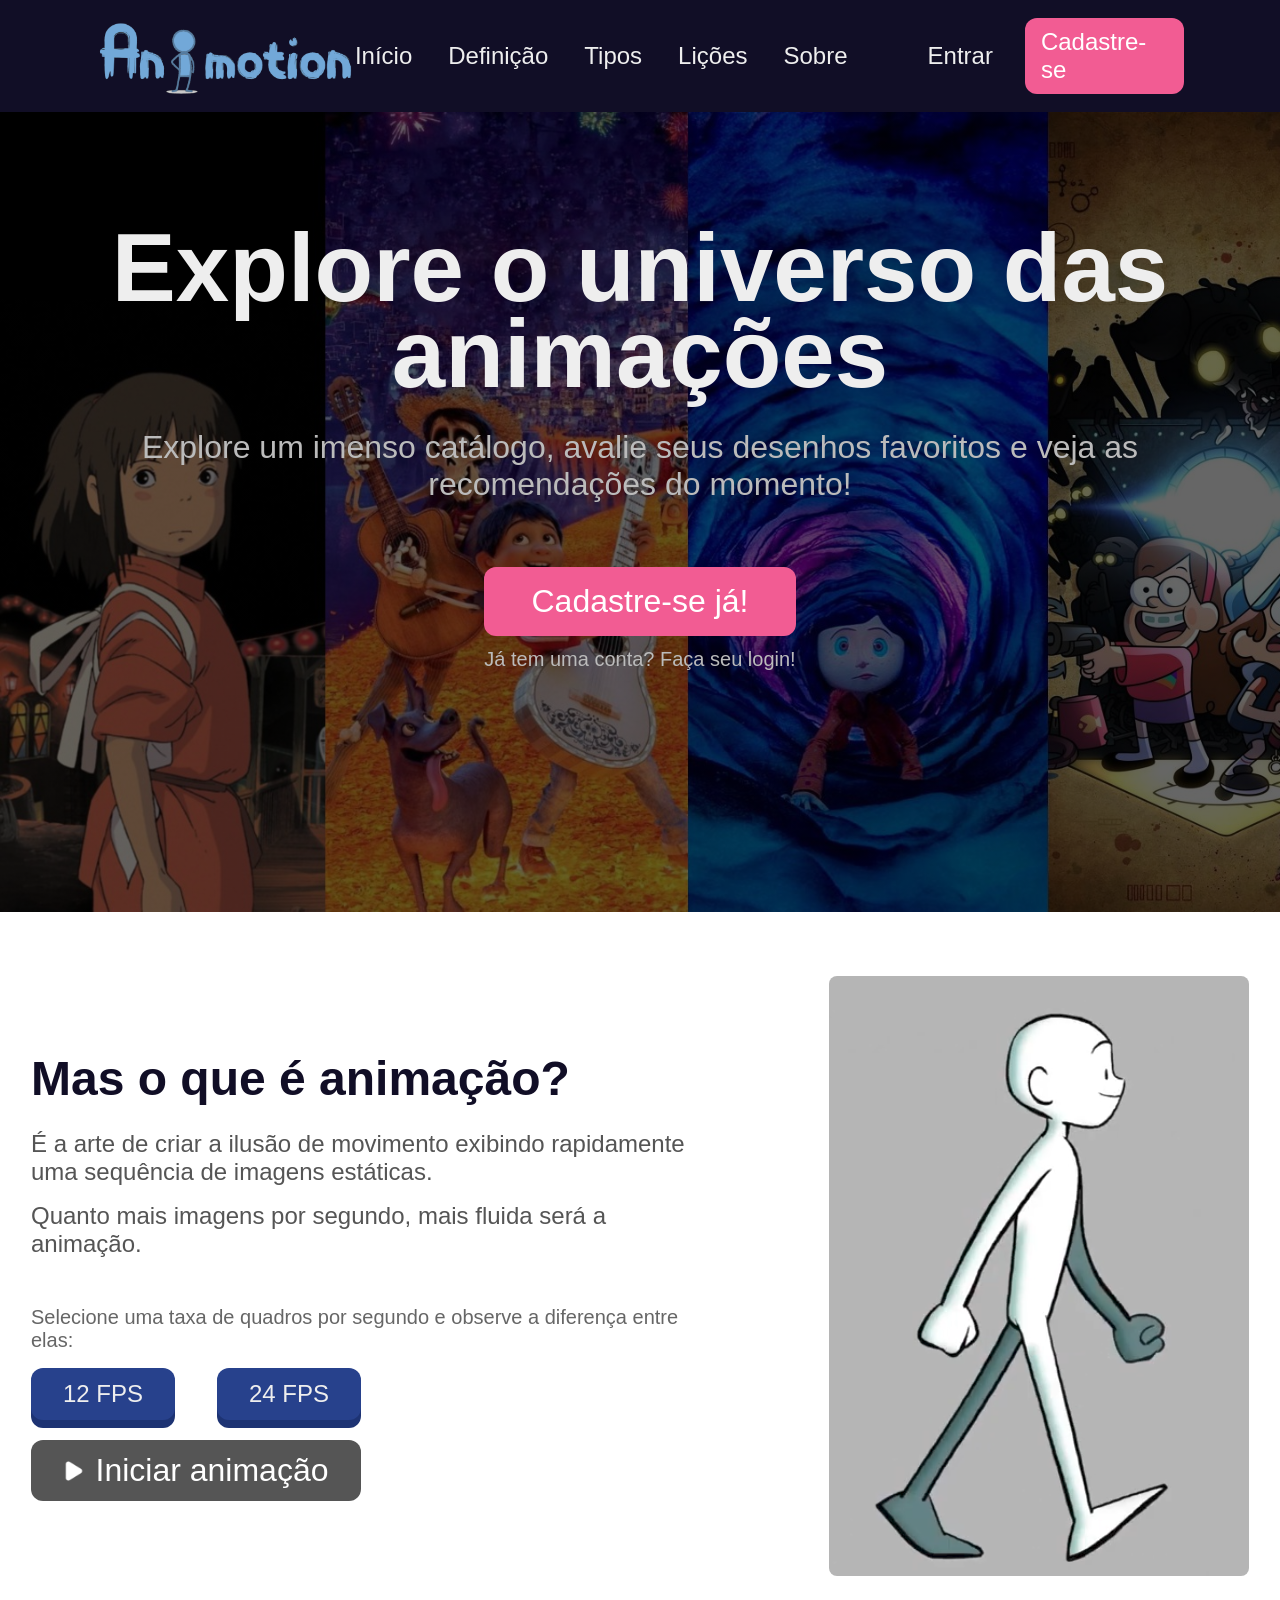
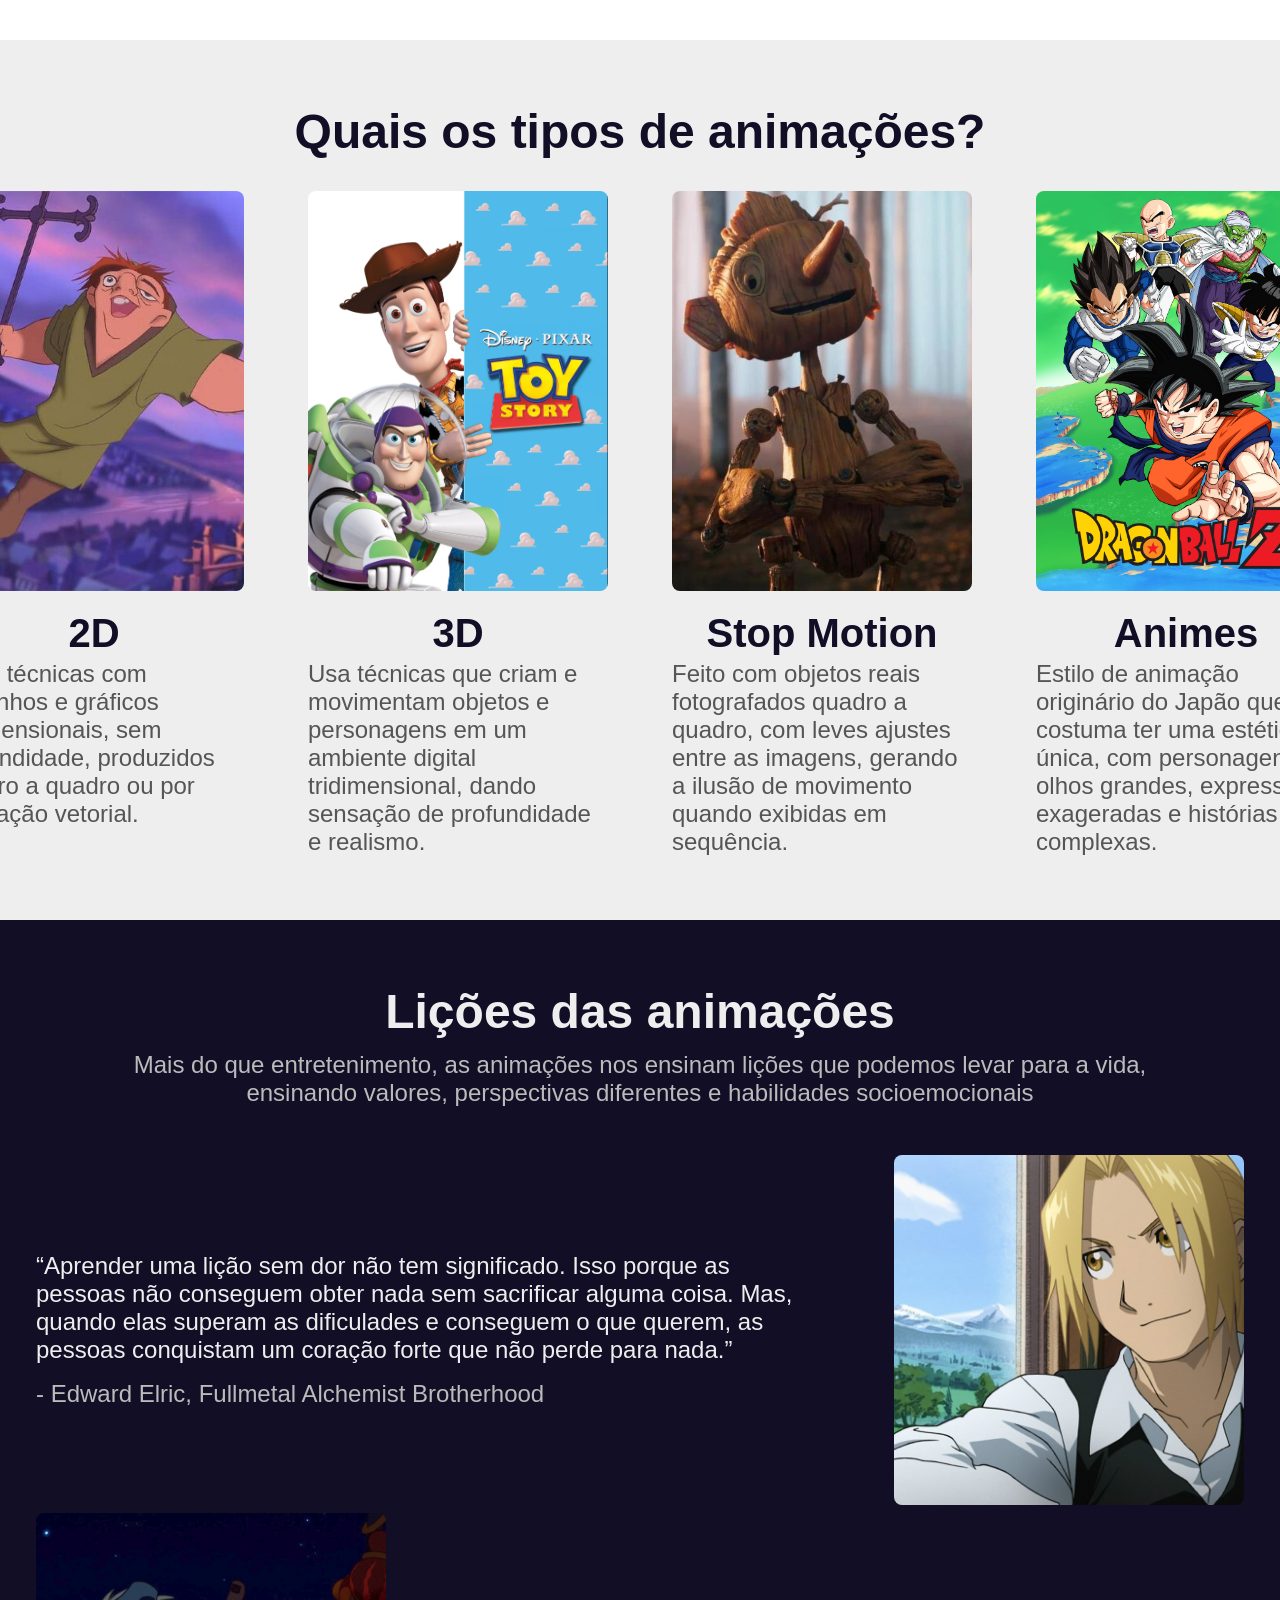
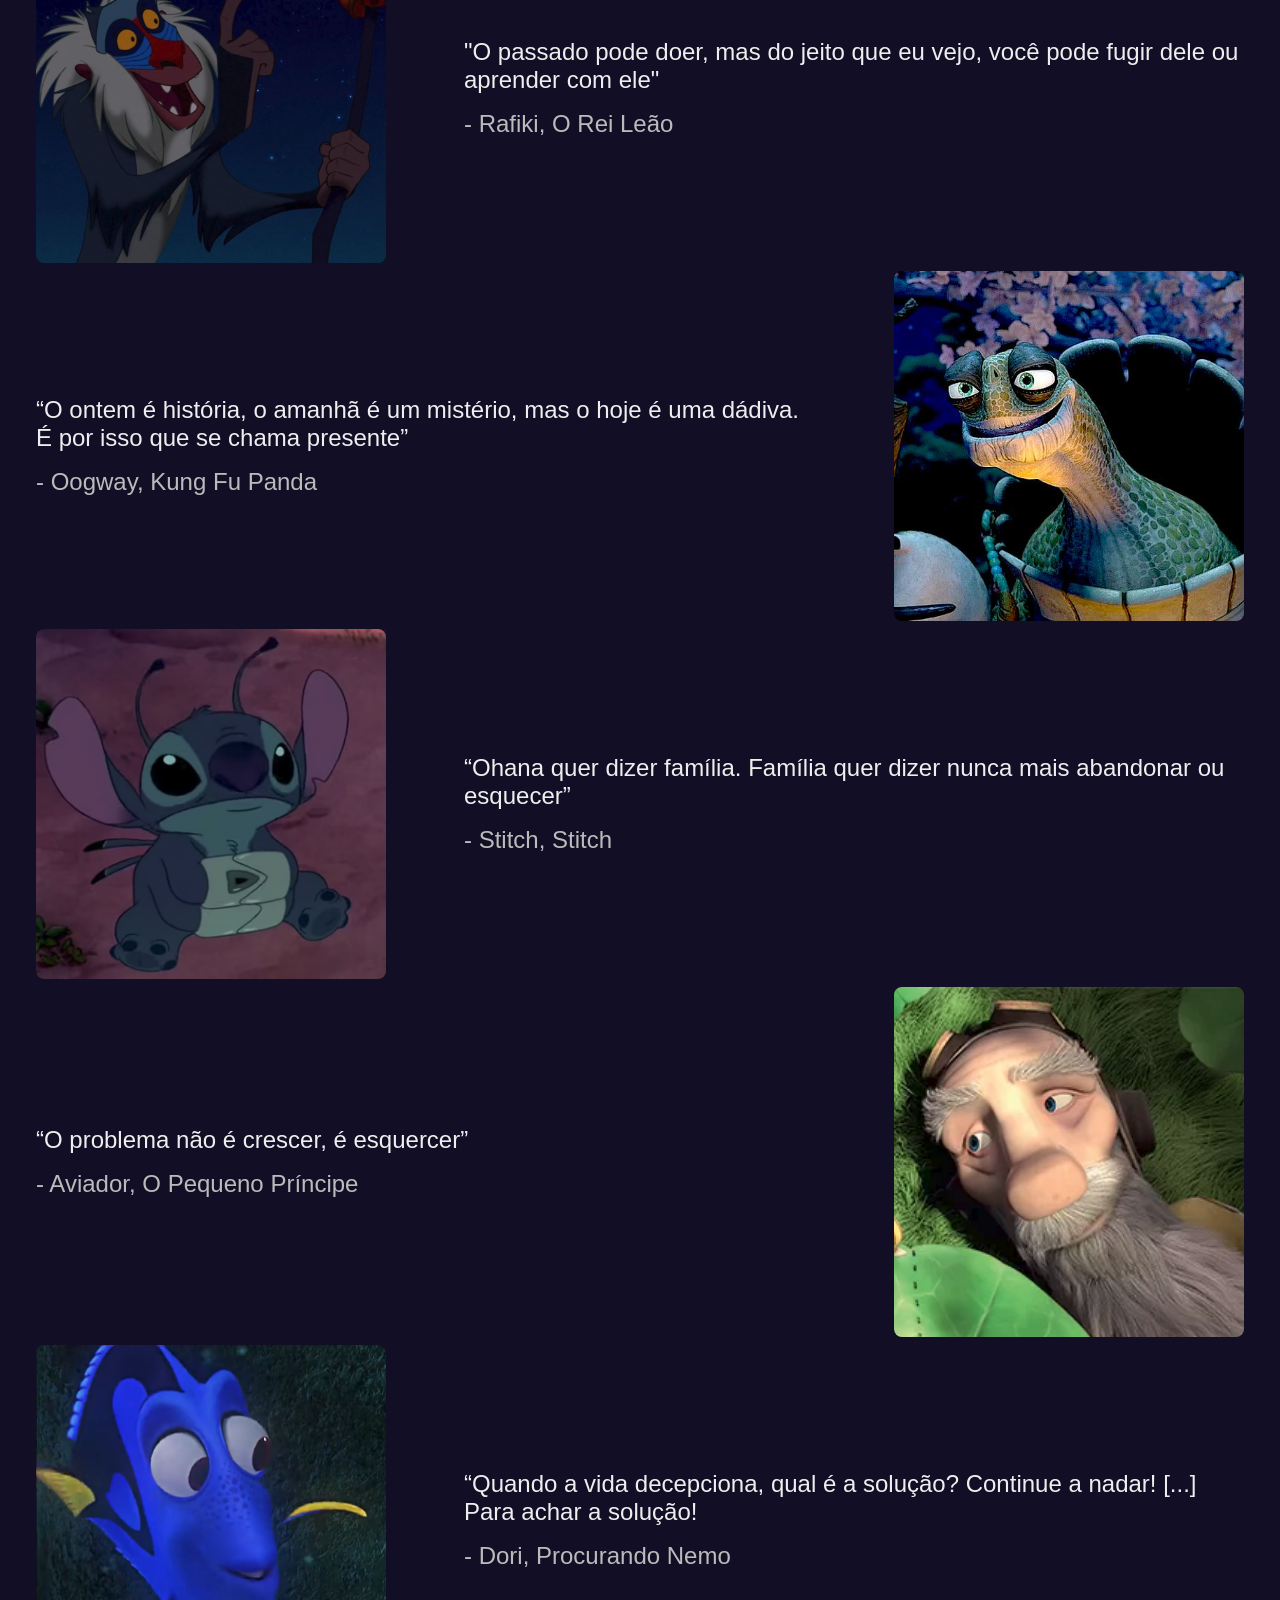
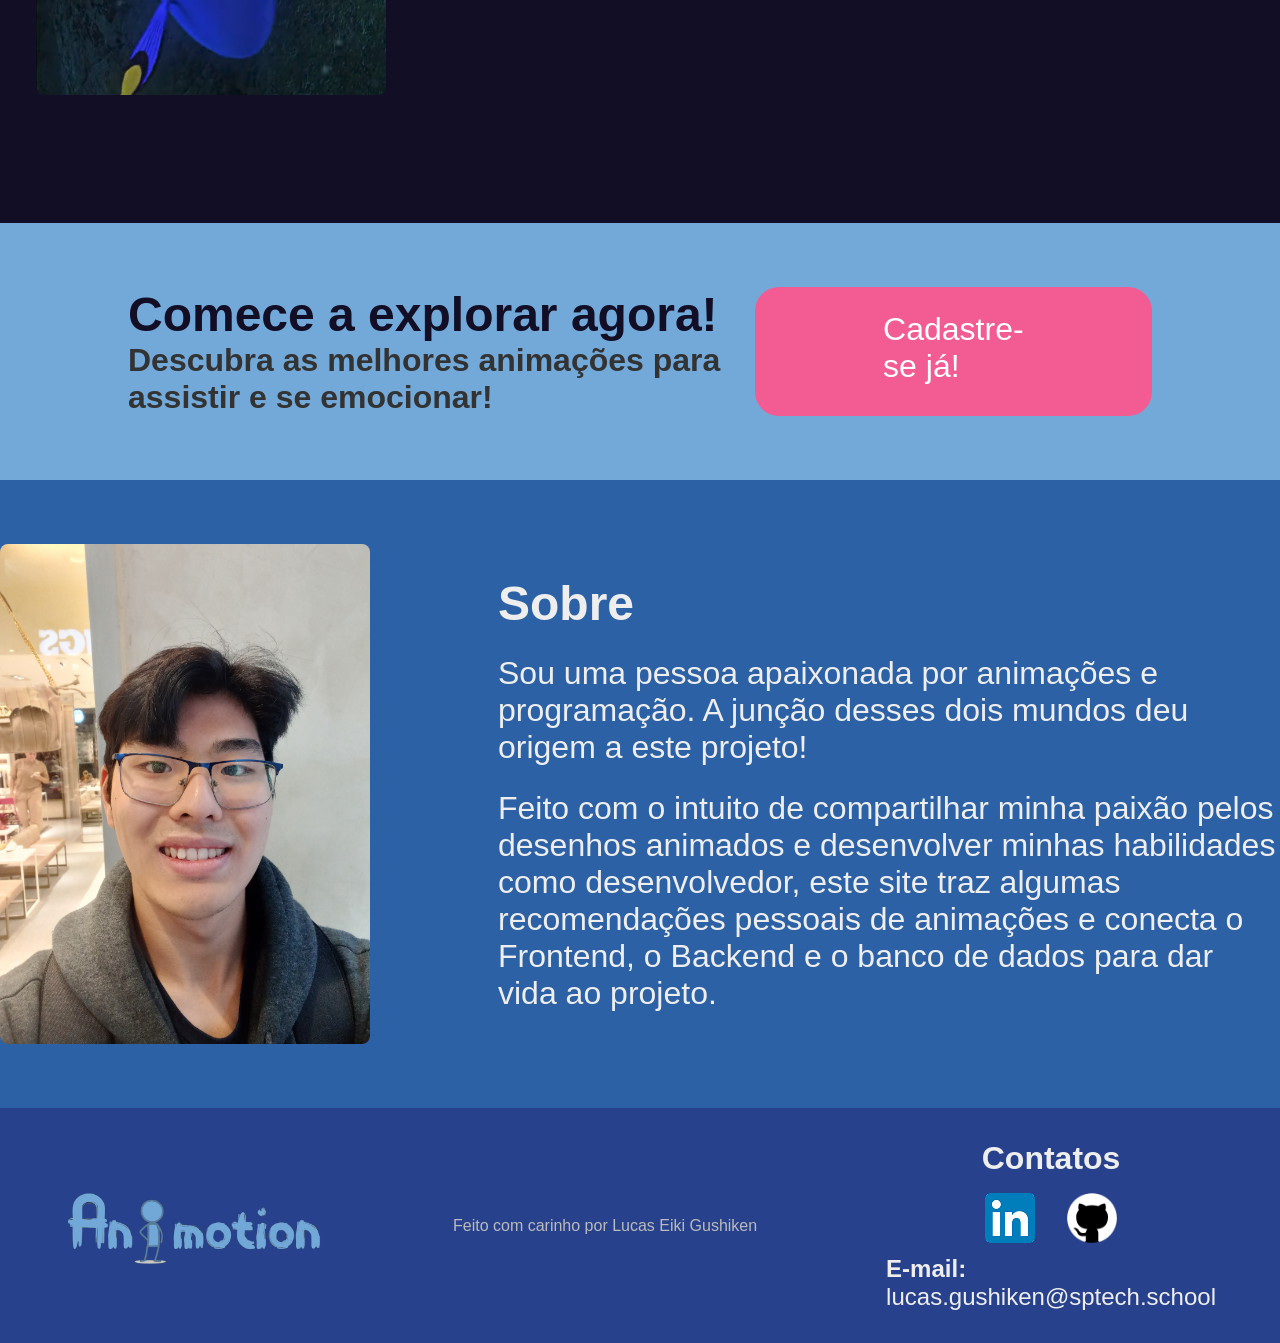
==== commit e0c7e1da: "adição(index.html): adiciona funcionalidade nos botões e estilos da seção de definição" ====
--- a/site/public/index.html
+++ b/site/public/index.html
@@ -29,179 +29,188 @@
         </nav>
     </header>
 
-
-    <section class="hero">
-        <div class="hero-info">
-            <h1>Explore o universo das animações</h1>
-            <p>Explore um imenso catálogo, avalie seus desenhos favoritos e veja as recomendações do momento!</p>
+    <main>
+        <section class="hero">
+            <div class="hero-info">
+                <h1>Explore o universo das animações</h1>
+                <p>Explore um imenso catálogo, avalie seus desenhos favoritos e veja as recomendações do momento!</p>
+            </div>
+            <div class="hero-cta">
+                <a href="./cadastro.html" class="cta-button">Cadastre-se já!</a>
+                <a href="./login.html">Já tem uma conta? Faça seu login!</a>
+            </div>
+        </section>
+
+
+        <section id="definicao">
+            <div class="definicao-info">
+                <div class="info-container">
+                    <h2>Mas o que é animação?</h2>
+                    <div class="p-container">
+                        <p>É a arte de criar a ilusão de movimento exibindo rapidamente uma sequência de imagens
+                            estáticas.
+                        </p>
+                        <p>Quanto mais imagens por segundo, mais fluida será a animação.</p>
+                    </div>
+                </div>
+                <div class="definicao-cta">
+                    <p>Selecione uma taxa de quadros por segundo e observe a diferença entre elas:</p>
+                    <div class="definicao-buttons">
+                        <div class="fps-buttons">
+                            <button id="btn-12fps" onclick="selecionarFPS(12)">12 FPS</button>
+                            <button id="btn-24fps" onclick="selecionarFPS(24)">24 FPS</button>
+                        </div>
+                        <button id="btn-toggle-animacao" disabled onclick="toggleAnimacao()" class="cta-button">Iniciar
+                            animação</button>
+                    </div>
+                </div>
+            </div>
+
+            <img id="img-frame" src="./assets/images/frames/12fps/frame-1.png" alt="frames">
+        </section>
+
+
+        <section id="tipos">
+            <h2>Quais os tipos de animações?</h2>
+            <ul class="tipos-animacoes">
+                <li>
+                    <img src="./assets/images/corcunda-de-notredame.jpeg" alt="Corcunda de Notre Dame">
+                    <div class="tipo-info">
+                        <h3>2D</h3>
+                        <p>Inclui técnicas com desenhos e gráficos bidimensionais, sem profundidade, produzidos quadro a
+                            quadro ou por animação vetorial.</p>
+                    </div>
+                </li>
+                <li>
+                    <img src="./assets/images/toy-story.png" alt="Toy Story">
+                    <div class="tipo-info">
+                        <h3>3D</h3>
+                        <p>Usa técnicas que criam e movimentam objetos e personagens em um ambiente digital
+                            tridimensional,
+                            dando sensação de profundidade e realismo.</p>
+                    </div>
+                </li>
+                <li>
+                    <img src="./assets/images/pinoquio.jpg" alt="Pinóquio de Guillermo del Toro">
+                    <div class="tipo-info">
+                        <h3>Stop Motion</h3>
+                        <p>Feito com objetos reais fotografados quadro a quadro, com leves ajustes entre as imagens,
+                            gerando
+                            a ilusão de movimento quando exibidas em sequência.</p>
+                    </div>
+                </li>
+                <li>
+                    <img src="./assets/images/dragon-ball-z.png" alt="Dragon Ball Z">
+                    <div class="tipo-info">
+                        <h3>Animes</h3>
+                        <p>Estilo de animação originário do Japão que costuma ter uma estética única, com personagens de
+                            olhos grandes, expressões exageradas e histórias complexas.</p>
+                    </div>
+                </li>
+            </ul>
+        </section>
+
+
+        <section id="licoes">
+            <div class="licoes-info">
+                <h2>Lições das animações</h2>
+                <p>Mais do que entretenimento, as animações nos ensinam lições que podemos levar para a vida, ensinando
+                    valores, perspectivas diferentes e habilidades socioemocionais</p>
+            </div>
+
+            <ul class="citacoes">
+                <li>
+                    <div class="citacao-container">
+                        <p class="citacao">
+                            “Aprender uma lição sem dor não tem significado. Isso porque as pessoas não conseguem obter
+                            nada
+                            sem sacrificar alguma coisa. Mas, quando elas superam as dificulades e conseguem o que
+                            querem,
+                            as pessoas conquistam um coração forte que não perde para nada.”
+                        </p>
+                        <p class="credito">- Edward Elric, Fullmetal Alchemist Brotherhood</p>
+                    </div>
+                    <img src="./assets/images/edward-fmab.jpg" alt="Edward Elric">
+                </li>
+
+                <li class="reverso">
+                    <div class="citacao-container">
+                        <p class="citacao">
+                            "O passado pode doer, mas do jeito que eu vejo, você pode fugir dele ou aprender com ele"
+                        </p>
+                        <p class="credito">- Rafiki, O Rei Leão</p>
+                    </div>
+                    <img src="./assets/images/rafiki.jpg" alt="Rafiki">
+                </li>
+
+                <li>
+                    <div class="citacao-container">
+                        <p class="citacao">
+                            “O ontem é história, o amanhã é um mistério, mas o hoje é uma dádiva. É por isso que se
+                            chama
+                            presente”
+                        </p>
+                        <p class="credito">- Oogway, Kung Fu Panda</p>
+                    </div>
+                    <img src="./assets/images/oogway.jpeg" alt="Oogway">
+                </li>
+
+                <li class="reverso">
+                    <div class="citacao-container">
+                        <p class="citacao">
+                            “Ohana quer dizer família. Família quer dizer nunca mais abandonar ou esquecer”
+                        </p>
+                        <p class="credito">- Stitch, Stitch</p>
+                    </div>
+                    <img src="./assets/images/stitch.png" alt="Stitch">
+                </li>
+
+                <li>
+                    <div class="citacao-container">
+                        <p class="citacao">
+                            “O problema não é crescer, é esquercer”
+                        </p>
+                        <p class="credito">- Aviador, O Pequeno Príncipe</p>
+                    </div>
+                    <img src="./assets/images/aviador-pequeno-principe.png" alt="Aviador do Pequeno Príncipe">
+                </li>
+
+                <li class="reverso">
+                    <div class="citacao-container">
+                        <p class="citacao">
+                            “Quando a vida decepciona, qual é a solução? Continue a nadar! [...] Para achar a solução!
+                        </p>
+                        <p class="credito">- Dori, Procurando Nemo</p>
+                    </div>
+                    <img src="./assets/images/dori.png" alt="Dori">
+                </li>
+            </ul>
+        </section>
+
+
+        <div class="cta">
+            <div class="cta-container">
+                <h2>Comece a explorar agora!</h2>
+                <p>Descubra as melhores animações para assistir e se emocionar!</p>
+            </div>
+            <a href="./cadastro.html" class="cta-button">Cadastre-se já!</a>
         </div>
-        <div class="hero-cta">
-            <a href="./cadastro.html" class="cta-button">Cadastre-se já!</a>
-            <a href="./login.html">Já tem uma conta? Faça seu login!</a>
-        </div>
-    </section>
-
-
-    <section id="definicao">
-        <div class="definicao-info">
-            <div class="info-container">
-                <h2>Mas o que é animação?</h2>
-                <div class="p-container">
-                    <p>É a arte de criar a ilusão de movimento exibindo rapidamente uma sequência de imagens estáticas.
-                    </p>
-                    <p>Quanto mais imagens por segundo, mais fluida será a animação.</p>
-                </div>
-            </div>
-            <div class="definicao-cta">
-                <p>Selecione uma taxa de quadros por segundo e observe a diferença entre elas:</p>
-                <div class="definicao-buttons">
-                    <div class="fps-buttons">
-                        <button>12 FPS</button>
-                        <button>24 FPS</button>
-                    </div>
-                    <button class="cta-button">Iniciar animação</button>
-                </div>
-            </div>
-        </div>
-
-        <img src="https://placehold.co/600x400/png" alt="frames">
-    </section>
-
-
-    <section id="tipos">
-        <h2>Quais os tipos de animações?</h2>
-        <ul class="tipos-animacoes">
-            <li>
-                <img src="./assets/images/corcunda-de-notredame.jpeg" alt="Corcunda de Notre Dame">
-                <div class="tipo-info">
-                    <h3>2D</h3>
-                    <p>Inclui técnicas com desenhos e gráficos bidimensionais, sem profundidade, produzidos quadro a
-                        quadro ou por animação vetorial.</p>
-                </div>
-            </li>
-            <li>
-                <img src="./assets/images/toy-story.png" alt="Toy Story">
-                <div class="tipo-info">
-                    <h3>3D</h3>
-                    <p>Usa técnicas que criam e movimentam objetos e personagens em um ambiente digital tridimensional,
-                        dando sensação de profundidade e realismo.</p>
-                </div>
-            </li>
-            <li>
-                <img src="./assets/images/pinoquio.jpg" alt="Pinóquio de Guillermo del Toro">
-                <div class="tipo-info">
-                    <h3>Stop Motion</h3>
-                    <p>Feito com objetos reais fotografados quadro a quadro, com leves ajustes entre as imagens, gerando
-                        a ilusão de movimento quando exibidas em sequência.</p>
-                </div>
-            </li>
-            <li>
-                <img src="./assets/images/dragon-ball-z.png" alt="Dragon Ball Z">
-                <div class="tipo-info">
-                    <h3>Animes</h3>
-                    <p>Estilo de animação originário do Japão que costuma ter uma estética única, com personagens de
-                        olhos grandes, expressões exageradas e histórias complexas.</p>
-                </div>
-            </li>
-        </ul>
-    </section>
-
-
-    <section id="licoes">
-        <div class="licoes-info">
-            <h2>Lições das animações</h2>
-            <p>Mais do que entretenimento, as animações nos ensinam lições que podemos levar para a vida, ensinando
-                valores, perspectivas diferentes e habilidades socioemocionais</p>
-        </div>
-
-        <ul class="citacoes">
-            <li>
-                <div class="citacao-container">
-                    <p class="citacao">
-                        “Aprender uma lição sem dor não tem significado. Isso porque as pessoas não conseguem obter nada
-                        sem sacrificar alguma coisa. Mas, quando elas superam as dificulades e conseguem o que querem,
-                        as pessoas conquistam um coração forte que não perde para nada.”
-                    </p>
-                    <p class="credito">- Edward Elric, Fullmetal Alchemist Brotherhood</p>
-                </div>
-                <img src="./assets/images/edward-fmab.jpg" alt="Edward Elric">
-            </li>
-
-            <li class="reverso">
-                <div class="citacao-container">
-                    <p class="citacao">
-                        "O passado pode doer, mas do jeito que eu vejo, você pode fugir dele ou aprender com ele"
-                    </p>
-                    <p class="credito">- Rafiki, O Rei Leão</p>
-                </div>
-                <img src="./assets/images/rafiki.jpg" alt="Rafiki">
-            </li>
-
-            <li>
-                <div class="citacao-container">
-                    <p class="citacao">
-                        “O ontem é história, o amanhã é um mistério, mas o hoje é uma dádiva. É por isso que se chama
-                        presente”
-                    </p>
-                    <p class="credito">- Oogway, Kung Fu Panda</p>
-                </div>
-                <img src="./assets/images/oogway.jpeg" alt="Oogway">
-            </li>
-
-            <li class="reverso">
-                <div class="citacao-container">
-                    <p class="citacao">
-                        “Ohana quer dizer família. Família quer dizer nunca mais abandonar ou esquecer”
-                    </p>
-                    <p class="credito">- Stitch, Stitch</p>
-                </div>
-                <img src="./assets/images/stitch.png" alt="Stitch">
-            </li>
-
-            <li>
-                <div class="citacao-container">
-                    <p class="citacao">
-                        “O problema não é crescer, é esquercer”
-                    </p>
-                    <p class="credito">- Aviador, O Pequeno Príncipe</p>
-                </div>
-                <img src="./assets/images/aviador-pequeno-principe.png" alt="Aviador do Pequeno Príncipe">
-            </li>
-
-            <li class="reverso">
-                <div class="citacao-container">
-                    <p class="citacao">
-                        “Quando a vida decepciona, qual é a solução? Continue a nadar! [...] Para achar a solução!
-                    </p>
-                    <p class="credito">- Dori, Procurando Nemo</p>
-                </div>
-                <img src="./assets/images/dori.png" alt="Dori">
-            </li>
-        </ul>
-    </section>
-
-
-    <div class="cta">
-        <div class="cta-container">
-            <h2>Comece a explorar agora!</h2>
-            <p>Descubra as melhores animações para assistir e se emocionar!</p>
-        </div>
-        <a href="./cadastro.html" class="cta-button">Cadastre-se já!</a>
-    </div>
-
-
-    <section id="sobre">
-        <img src="./assets/images/foto-minha.jpg" alt="eu mesmo">
-        <div class="sobre-info">
-            <h2>Sobre</h2>
-            <p>Sou uma pessoa apaixonada por animações e programação. A junção desses dois mundos deu origem a este
-                projeto!</p>
-            <p>Feito com o intuito de compartilhar minha paixão pelos desenhos animados e desenvolver minhas habilidades
-                como desenvolvedor, este site traz algumas recomendações pessoais de animações e conecta o Frontend, o
-                Backend e o banco de dados para dar vida ao projeto.</p>
-        </div>
-    </section>
-
+
+
+        <section id="sobre">
+            <img src="./assets/images/foto-minha.jpg" alt="eu mesmo">
+            <div class="sobre-info">
+                <h2>Sobre</h2>
+                <p>Sou uma pessoa apaixonada por animações e programação. A junção desses dois mundos deu origem a este
+                    projeto!</p>
+                <p>Feito com o intuito de compartilhar minha paixão pelos desenhos animados e desenvolver minhas
+                    habilidades
+                    como desenvolvedor, este site traz algumas recomendações pessoais de animações e conecta o Frontend,
+                    o
+                    Backend e o banco de dados para dar vida ao projeto.</p>
+            </div>
+        </section>
+    </main>
 
     <footer>
         <img class="logo-animotion" src="./assets/images/animotion-logo.png" alt="logo animotion">
@@ -212,8 +221,8 @@
                 <ul class="redes-sociais">
                     <li><a target="_blank" href="https://www.linkedin.com/in/lucaseikigushiken/"><img
                                 src="./assets/images/icons/linkedin-icon.png" alt="logo do linkedin"></a></li>
-                    <li><a target="_blank" href="https://github.com/lucas-eiki"><img src="./assets/images/icons/github-icon.png"
-                                alt="logo do github"></a></li>
+                    <li><a target="_blank" href="https://github.com/lucas-eiki"><img
+                                src="./assets/images/icons/github-icon.png" alt="logo do github"></a></li>
                 </ul>
                 <div class="email-container">
                     <h4>E-mail:</h4>
@@ -224,4 +233,71 @@
     </footer>
 </body>
 
-</html>+</html>
+
+<script>
+    let imgFrame = document.getElementById('img-frame')
+    let btn12fps = document.getElementById('btn-12fps')
+    let btn24fps = document.getElementById('btn-24fps')
+    let btnToggleAnimacao = document.getElementById('btn-toggle-animacao')
+    let taxaAtualizacao = 0
+    let fps
+    let isLooping = false
+
+    function selecionarFPS(fps_selecionado) {
+        let umSegundo = 1000
+
+        taxaAtualizacao = umSegundo / fps_selecionado
+        fps = fps_selecionado
+
+        if (fps == 12) {
+            btn12fps.classList.toggle('selecionado')
+            btn24fps.classList.remove('selecionado')
+        } else {
+            btn24fps.classList.toggle('selecionado')
+            btn12fps.classList.remove('selecionado')
+        }
+
+        if (
+            btn12fps.classList.contains('selecionado') ||
+            btn24fps.classList.contains('selecionado')
+        ) {
+            btnToggleAnimacao.removeAttribute('disabled', '')
+        } else {
+            btnToggleAnimacao.setAttribute('disabled', '')
+        }
+    }
+
+    let loopFrames
+
+    function toggleAnimacao() {
+        let frame = 0
+        let qtdFrames = fps == 12 ? 16 : 32
+
+        if (!isLooping) {
+            isLooping = true
+
+            loopFrames = setInterval(() => {
+                frame++
+                if (frame > qtdFrames) {
+                    frame = 1
+                }
+
+                imgFrame.src = `./assets/images/frames/${fps}fps/frame-${frame}.png`
+            }, taxaAtualizacao)
+
+            btn12fps.setAttribute('disabled', '')
+            btn24fps.setAttribute('disabled', '')
+            btnToggleAnimacao.classList.add('animando')
+            btnToggleAnimacao.innerHTML = "Parar animação"
+        }
+        else {
+            isLooping = false
+            clearInterval(loopFrames)
+            btn12fps.removeAttribute('disabled', '')
+            btn24fps.removeAttribute('disabled', '')
+            btnToggleAnimacao.classList.remove('animando')
+            btnToggleAnimacao.innerHTML = "Iniciar animação"
+        }
+    }
+</script>
--- a/site/public/css/styles.css
+++ b/site/public/css/styles.css
@@ -3,9 +3,10 @@
     --secundario: #2D61A6;
     --terciario: #73A9D9;
     --contraste: #F25C93;
+    --contraste-hover: #d15180;
     --escuro: #110E26;
     --color-claro: #eee;
-    --color-meio-claro: #ccc;
+    --color-meio-claro: #bbb;
     --color-meio-escuro: #999;
     --color-escuro: #555;
     --font-size-titulo-secao: 3rem;
@@ -18,6 +19,10 @@
 
 body {
     font-family: 'Inter', sans-serif;
+    min-height: 100vh;
+    display: flex;
+    flex-direction: column;
+    justify-content: space-between;
 }
 
 #definicao,
@@ -35,6 +40,7 @@
     padding: 16px 96px;
     position: sticky;
     top: 0;
+    z-index: 1;
 }
 
 .logo-animotion {
@@ -49,7 +55,7 @@
 }
 
 header nav a {
-    color: #fff;
+    color: var(--color-claro);
     font-size: 1.5rem;
 }
 
@@ -68,6 +74,11 @@
     background-color: var(--contraste);
     color: #fff;
     border-radius: 12px;
+    transition: 0.2s ease-in-out;
+}
+
+.cta-button:hover {
+    background-color: #d15180;
 }
 
 .header-cta .cta-button{
@@ -99,7 +110,7 @@
 }
 
 .hero-info h1 {
-    color: #fff;
+    color: var(--color-claro);
     font-size: 6rem;
     line-height: 90%;
 }
@@ -132,10 +143,11 @@
 h2 {
     font-size: var(--font-size-titulo-secao);
     font-weight: var(--font-weight-titulo-secao);
+    color: var(--escuro);
 }
 
 #definicao {
-    padding: 128px 0;
+    padding: 64px 0;
     display: flex;
     justify-content: center;
     align-items: center;
@@ -191,11 +203,45 @@
 
 .fps-buttons button {
     background-color: var(--primario);
-    color: #fff;
+    color: var(--color-claro);
     padding: 12px 32px;
     border-radius: 12px;
     box-shadow: 0 8px #1D3373;
     font-size: 1.5rem;
+    cursor: pointer;
+    transition: 0.2s ease-in-out;
+}
+
+.fps-buttons button:hover {
+    background-color: #233a80;
+    color: #ddd;
+}
+
+button:disabled {
+    background-color: var(--color-escuro);
+    cursor: default;
+}
+
+.fps-buttons button:disabled {
+    box-shadow: 0 8px var(--escuro);
+}
+
+.fps-buttons button:disabled:hover {
+    background-color: var(--color-escuro);
+    color: var(--color-claro);
+}
+
+.fps-buttons button.selecionado:disabled:hover {
+    background-color: var(--terciario);
+    color: var(--escuro);
+}
+
+.fps-buttons button.selecionado {
+    position: relative;
+    top: 6px;
+    background-color: var(--terciario);
+    box-shadow: none;
+    color: var(--escuro);
 }
 
 .definicao-buttons .cta-button {
@@ -205,7 +251,8 @@
     justify-content: center;
     align-items: center;
     gap: 12px;
-    width: fit-content;
+    width: 330px;
+    cursor: pointer;
 }
 
 .definicao-buttons .cta-button::before {
@@ -217,10 +264,28 @@
     display: block;
 }
 
+#btn-toggle-animacao.animando {
+    background-color: #F70100;
+}
+
+#btn-toggle-animacao.animando:hover {
+    background-color: #e00101;
+}
+
+#btn-toggle-animacao.animando::before {
+    background-image: url(../assets/images/icons/stop-icon.png);
+}
+
+#btn-toggle-animacao:disabled:hover {
+    background-color: var(--color-escuro);
+    cursor: default;
+}
+
 #definicao img {
-    height: stretch;
-    width: 470px;
+    height: 600px;
+    width: 420px;
     object-fit: cover;
+    border-radius: 8px;
 }
 
 
@@ -261,6 +326,7 @@
     font-weight: var(--font-weight-titulo-secao);
     text-align: center;
     margin-bottom: 4px;
+    color: var(--escuro);
 }
 
 .tipo-info p {
@@ -273,7 +339,7 @@
 
 #licoes {
     background-color: var(--escuro);
-    color: #fff;
+    color: var(--color-claro);
     padding: 64px 0 128px 0;
 }
 
@@ -284,6 +350,10 @@
     flex-direction: column;
     align-items: center;
     gap: 12px;
+}
+
+.licoes-info h2 {
+    color: var(--color-claro);
 }
 
 .licoes-info p {
@@ -346,7 +416,6 @@
 
 .cta .cta-button {
     padding: 24px 128px;
-    background-color: var(--contraste);
     font-size: 2rem;
     border-radius: 24px;
 }
@@ -360,7 +429,6 @@
     align-items: center;
     gap: 128px;
     padding: 64px 0;
-    color: #fff;
 }
 
 #sobre img {
@@ -376,6 +444,10 @@
     width: 950px;
 }
 
+.sobre-info h2 {
+    color: var(--color-claro);
+}
+
 .sobre-info p {
     font-size: 2rem;
     color: var(--color-claro);
@@ -403,7 +475,7 @@
     flex-direction: column;
     justify-content: center;
     align-items: center;
-    color: #fff;
+    color: var(--color-claro);
     gap: 16px;
 }
 
@@ -433,4 +505,95 @@
 
 .email-container p {
     color: var(--color-claro);
+}
+
+
+
+.login-container{
+    display: flex;
+    justify-content: center;
+}
+
+.form-container {
+    display: flex;
+    flex-direction: column;
+    justify-content: center;
+    align-items: center;
+    gap: 16px;
+    width: 600px;
+}
+
+.login-container h1 {
+    font-size: 2.5rem;
+    font-weight: 500;
+    color: var(--escuro);
+}
+
+.inputs-container {
+    display: flex;
+    flex-direction: column;
+    gap: 16px;
+    width: 100%;
+}
+
+.inputs-container .senha-container {
+    display: flex;
+    flex-direction: column;
+    gap: 8px;
+}
+
+.senha-container a {
+    color: var(--color-meio-escuro);
+    margin-left: 12px;
+    font-size: 1.25rem;
+    width: fit-content;
+}
+
+.senha-container a:hover {
+    text-decoration: underline;
+}
+
+.inputs-container input {
+    background-color: var(--color-claro);
+    color: var(--color-meio-escuro);
+    padding: 12px 16px;
+    border-radius: 8px;
+    border: none;
+    font-size: 1.5rem;
+}
+
+.login-buttons-container {
+    display: flex;
+    flex-direction: column;
+    align-items: center;
+    gap: 8px;
+    width: 100%;
+}
+
+.login-buttons-container button {
+    background-color: var(--contraste);
+    color: #fff;
+    padding: 10px 24px;
+    border: none;
+    border-radius: 12px;
+    font-size: 1.5rem;
+    cursor: pointer;
+    width: 100%;
+    transition: 0.2s ease-in-out;
+}
+
+.login-buttons-container button:hover {
+    background-color: var(--contraste-hover);
+    color: var(--color-claro);
+}
+
+.login-buttons-container a {
+    color: var(--color-meio-escuro);
+    font-size: 1.25rem;
+    text-align: center;
+    width: fit-content;
+}
+
+.login-buttons-container a:hover {
+    text-decoration: underline;
 }
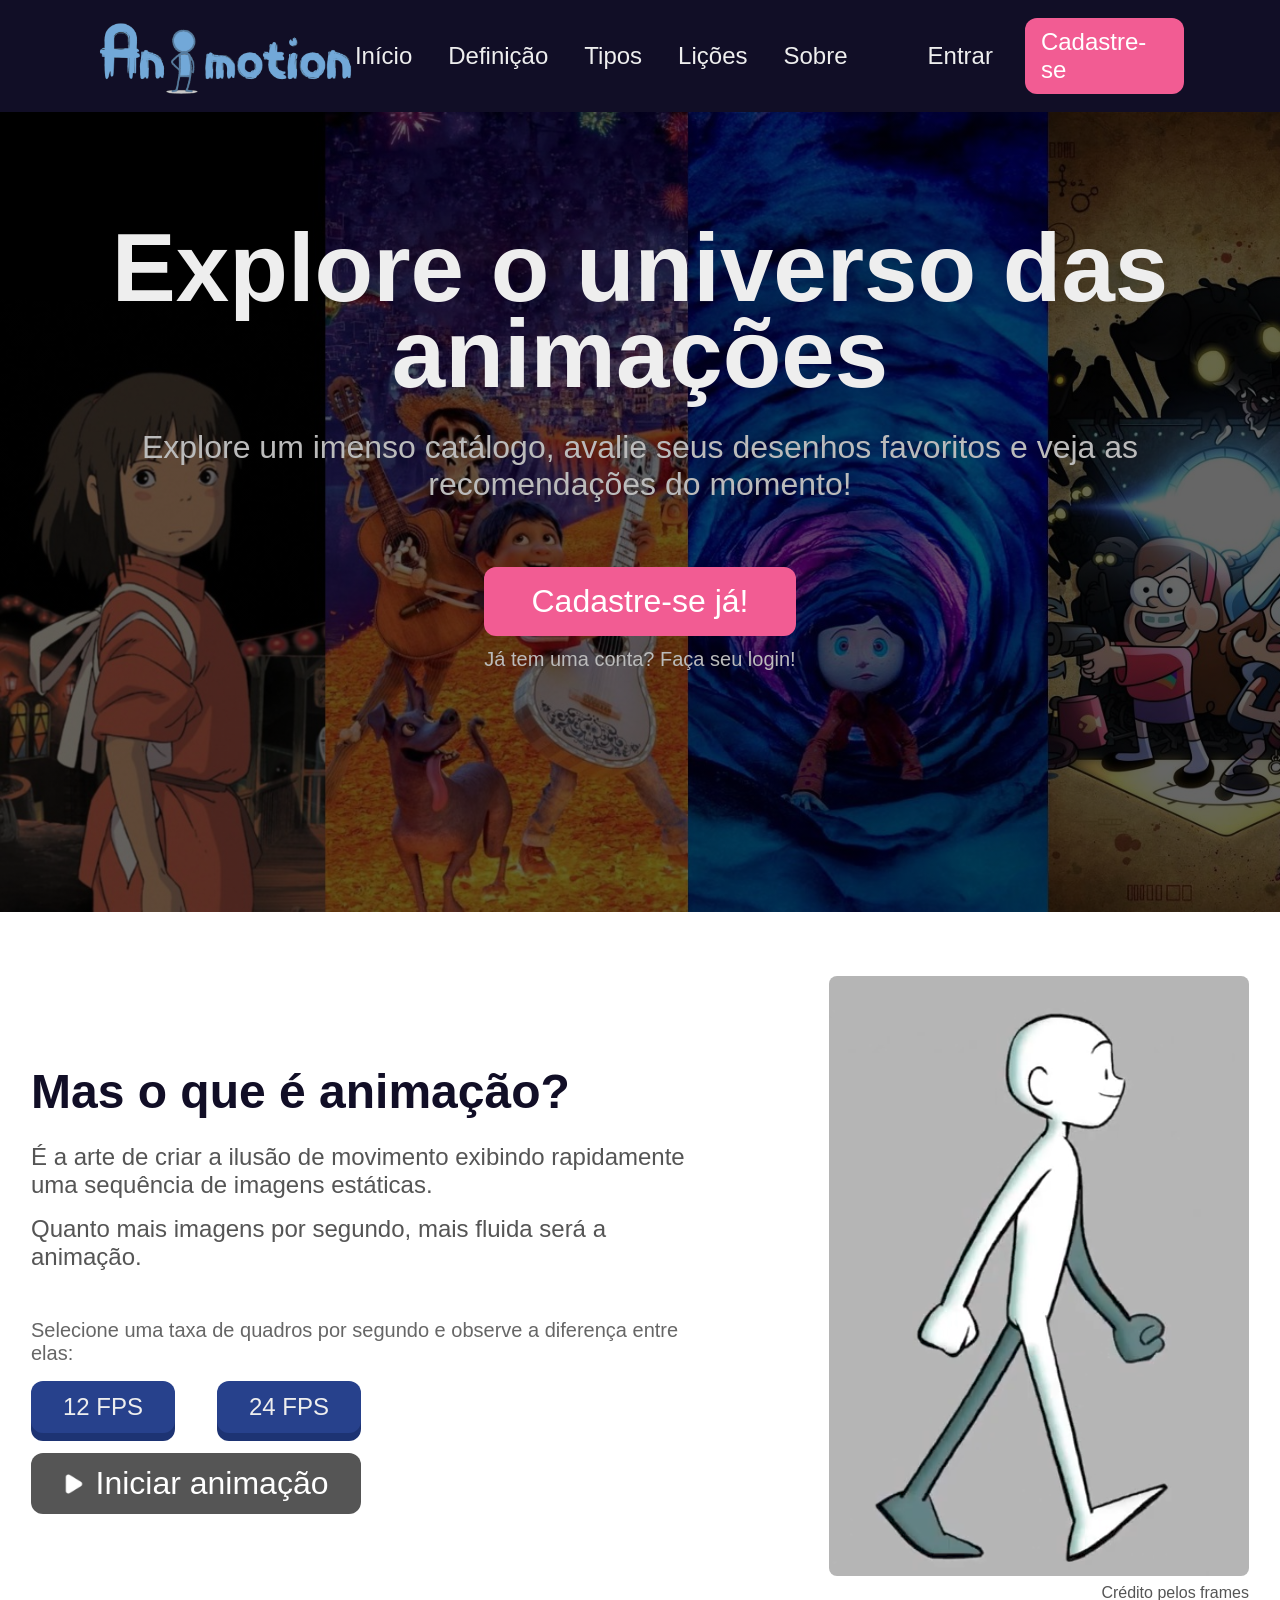
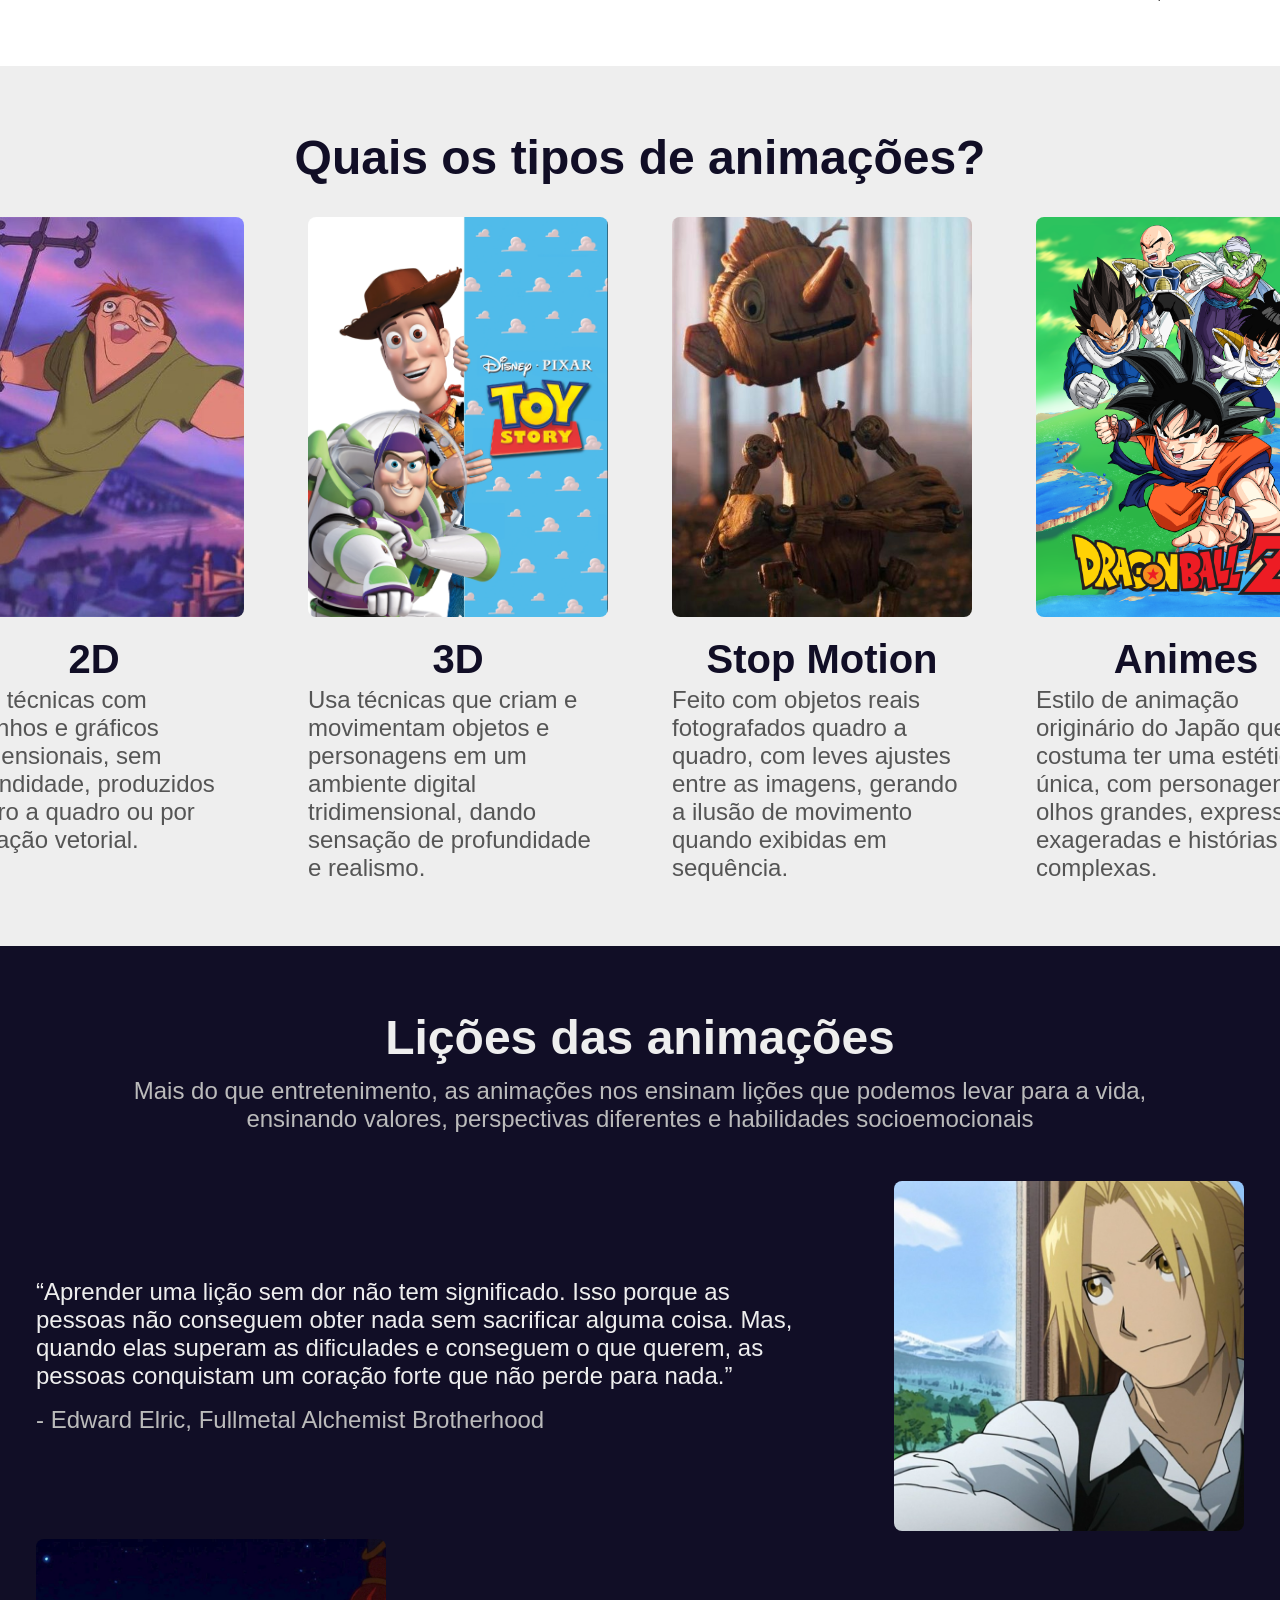
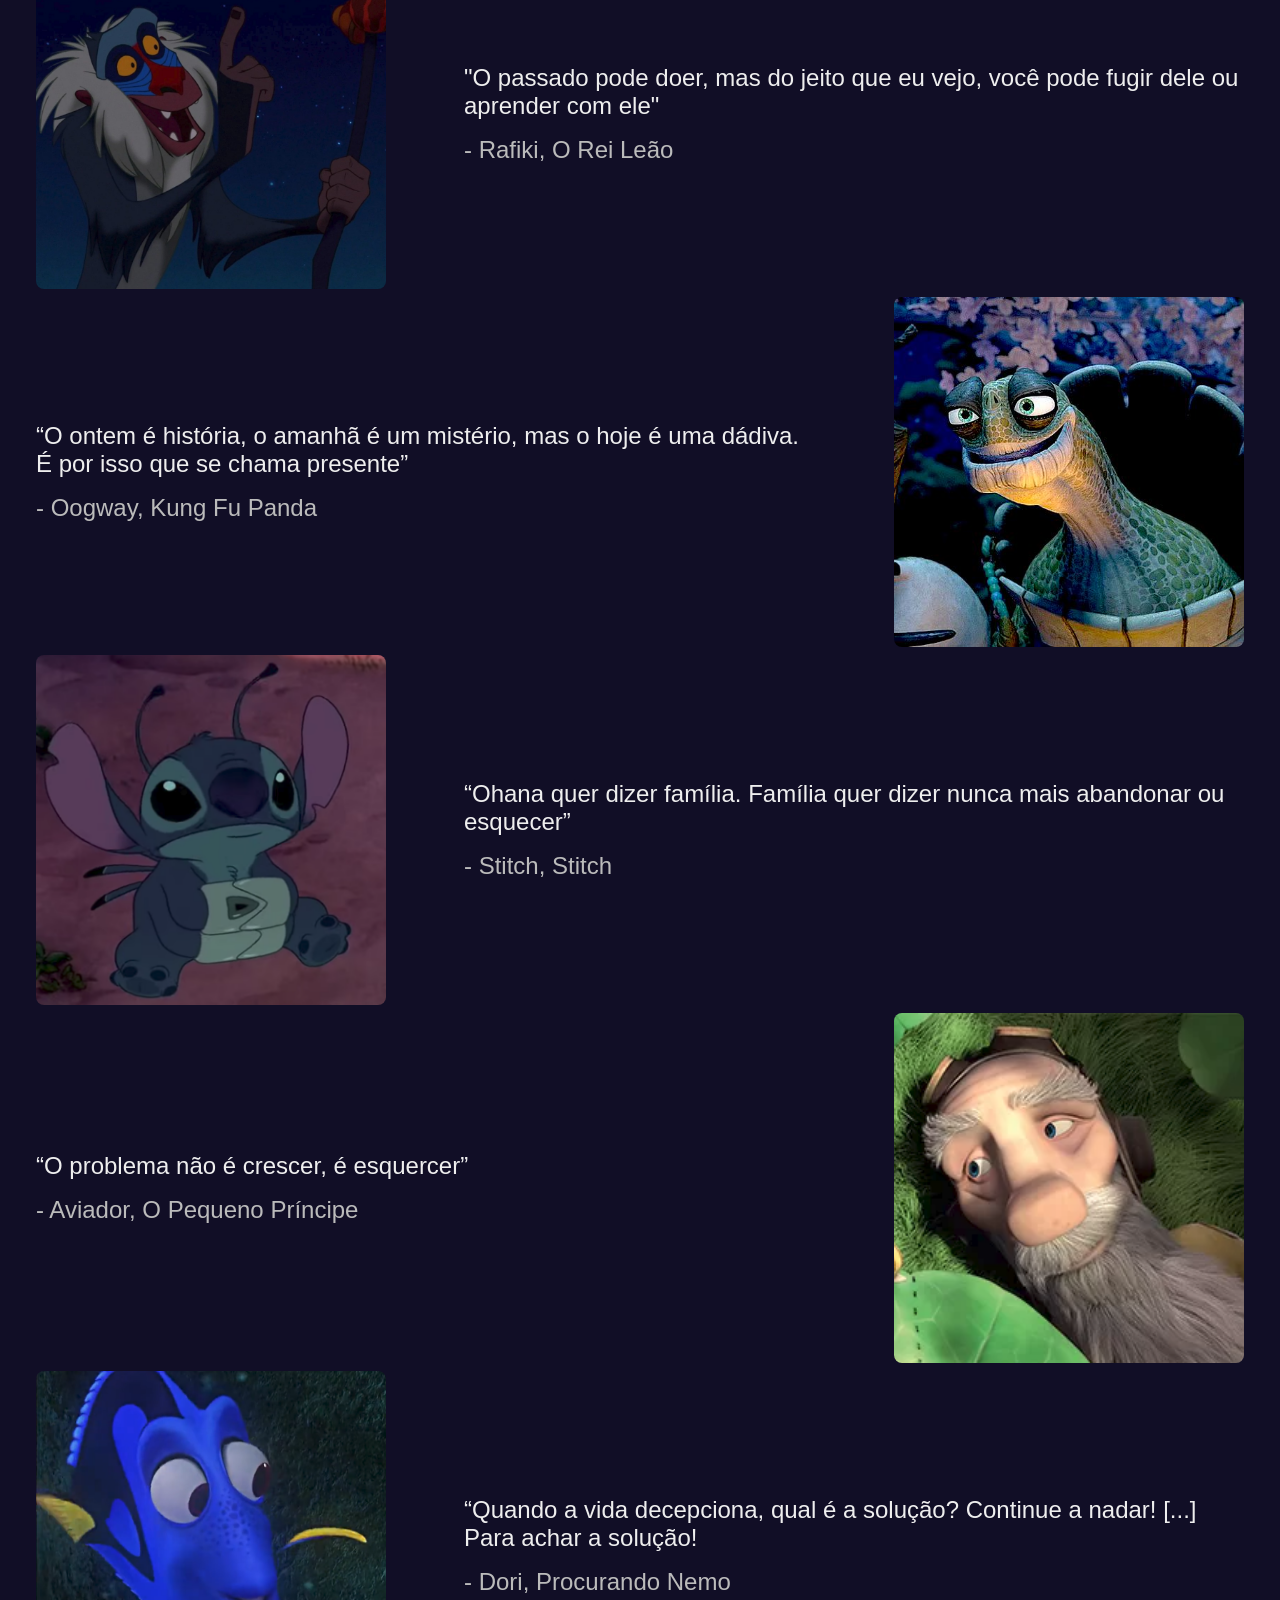
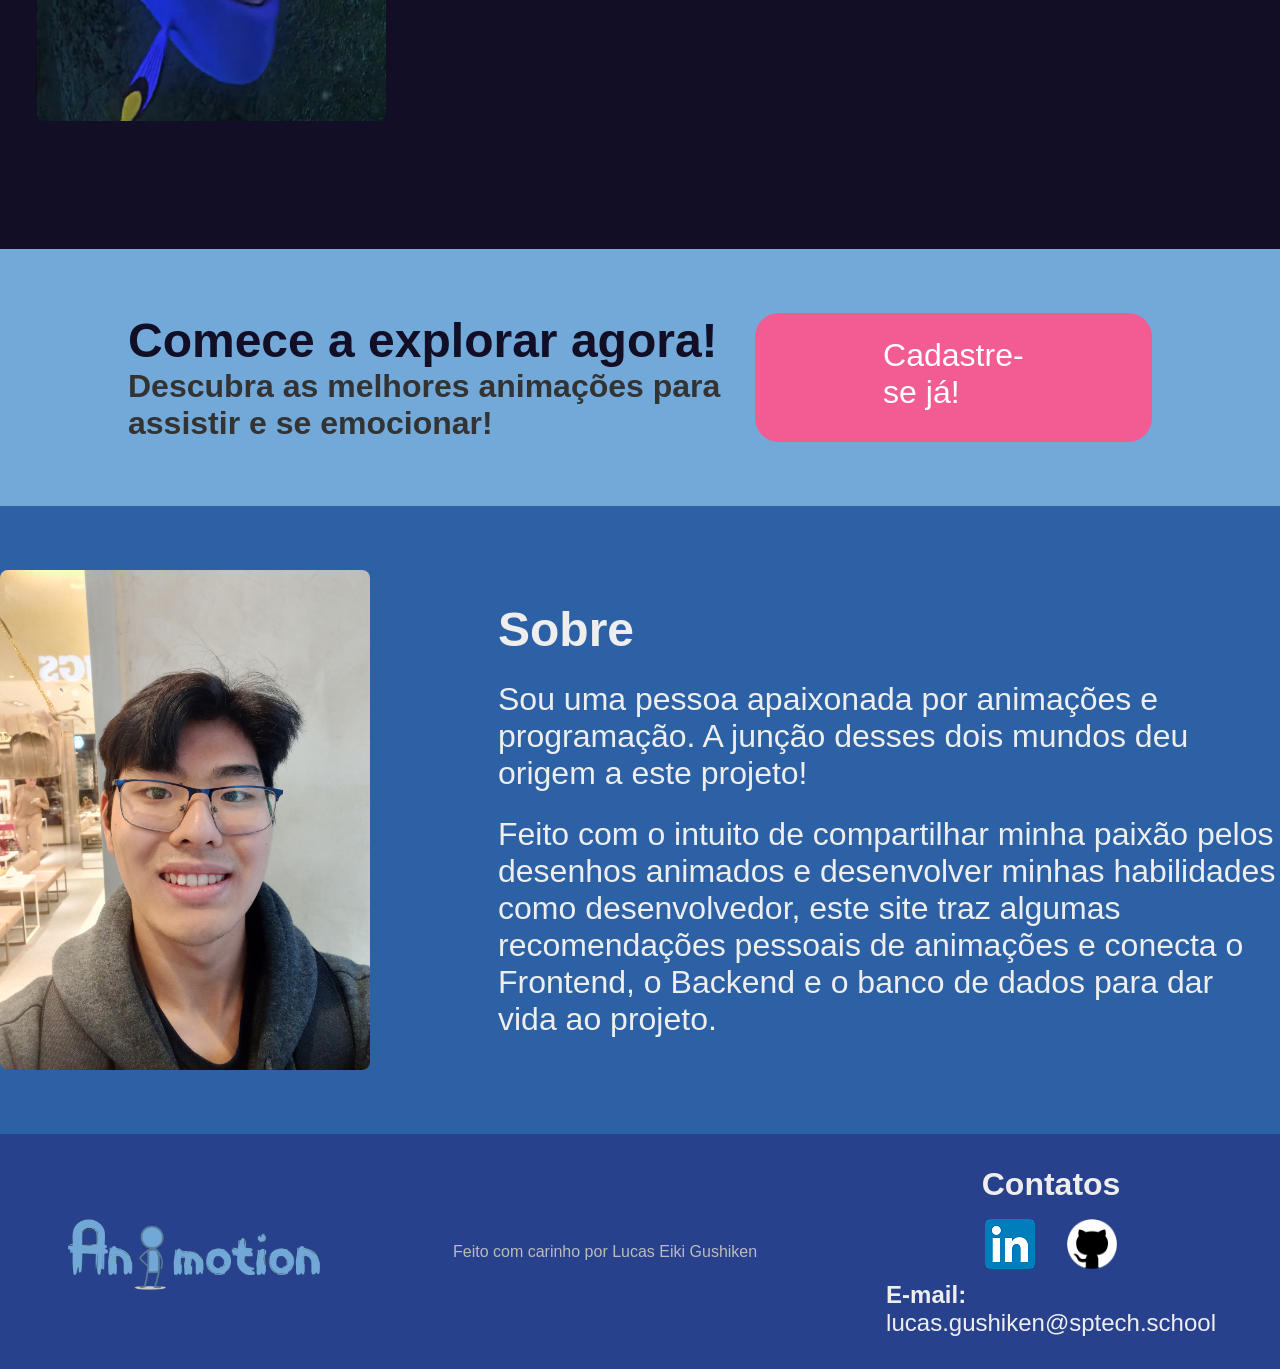
==== commit daa3eb01: "adição(index.html): adiciona créditos pelos frames da seção definição" ====
--- a/site/public/index.html
+++ b/site/public/index.html
@@ -66,7 +66,10 @@
                 </div>
             </div>
 
-            <img id="img-frame" src="./assets/images/frames/12fps/frame-1.png" alt="frames">
+            <div class="img-container">
+                <img id="img-frame" src="./assets/images/frames/12fps/frame-1.png" alt="frames">
+                <a target="_blank" href="https://www.youtube.com/watch?v=8MRDWFzOXe4">Crédito pelos frames</a>
+            </div>
         </section>
 
 
--- a/site/public/css/styles.css
+++ b/site/public/css/styles.css
@@ -36,7 +36,7 @@
     display: flex;
     justify-content: space-between;
     align-items: center;
-    background-color: var(--escuro);   
+    background-color: var(--escuro);
     padding: 16px 96px;
     position: sticky;
     top: 0;
@@ -81,7 +81,7 @@
     background-color: #d15180;
 }
 
-.header-cta .cta-button{
+.header-cta .cta-button {
     padding: 10px 16px;
 }
 
@@ -288,6 +288,21 @@
     border-radius: 8px;
 }
 
+#definicao .img-container {
+    display: flex;
+    flex-direction: column;
+    align-items: flex-end;
+    gap: 8px;
+}
+
+.img-container a {
+    color: var(--color-escuro);
+}
+
+.img-container a:hover {
+    text-decoration: underline;
+}
+
 
 
 #tipos {
@@ -402,7 +417,7 @@
 
 
 .cta {
-    background-color:  var(--terciario);
+    background-color: var(--terciario);
     padding: 64px 128px;
     display: flex;
     justify-content: space-between;
@@ -509,7 +524,7 @@
 
 
 
-.login-container{
+.login-container {
     display: flex;
     justify-content: center;
 }
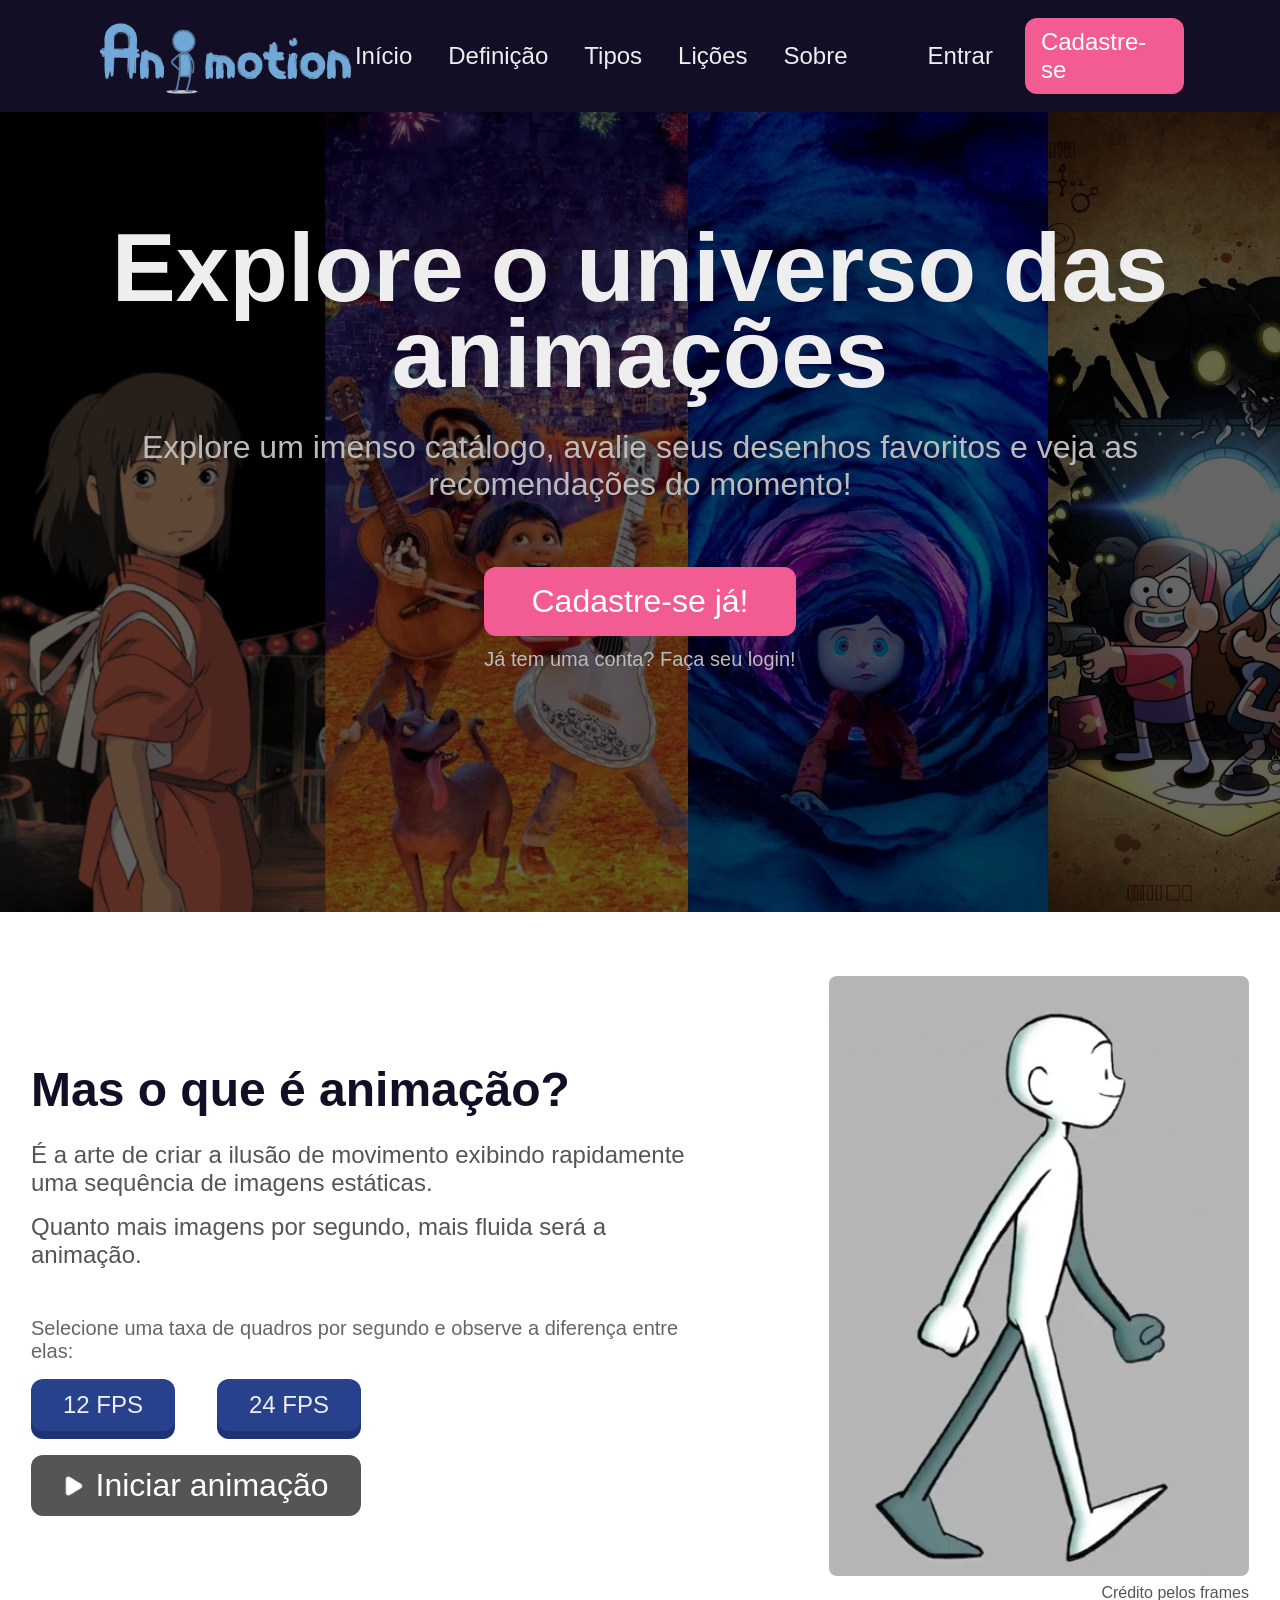
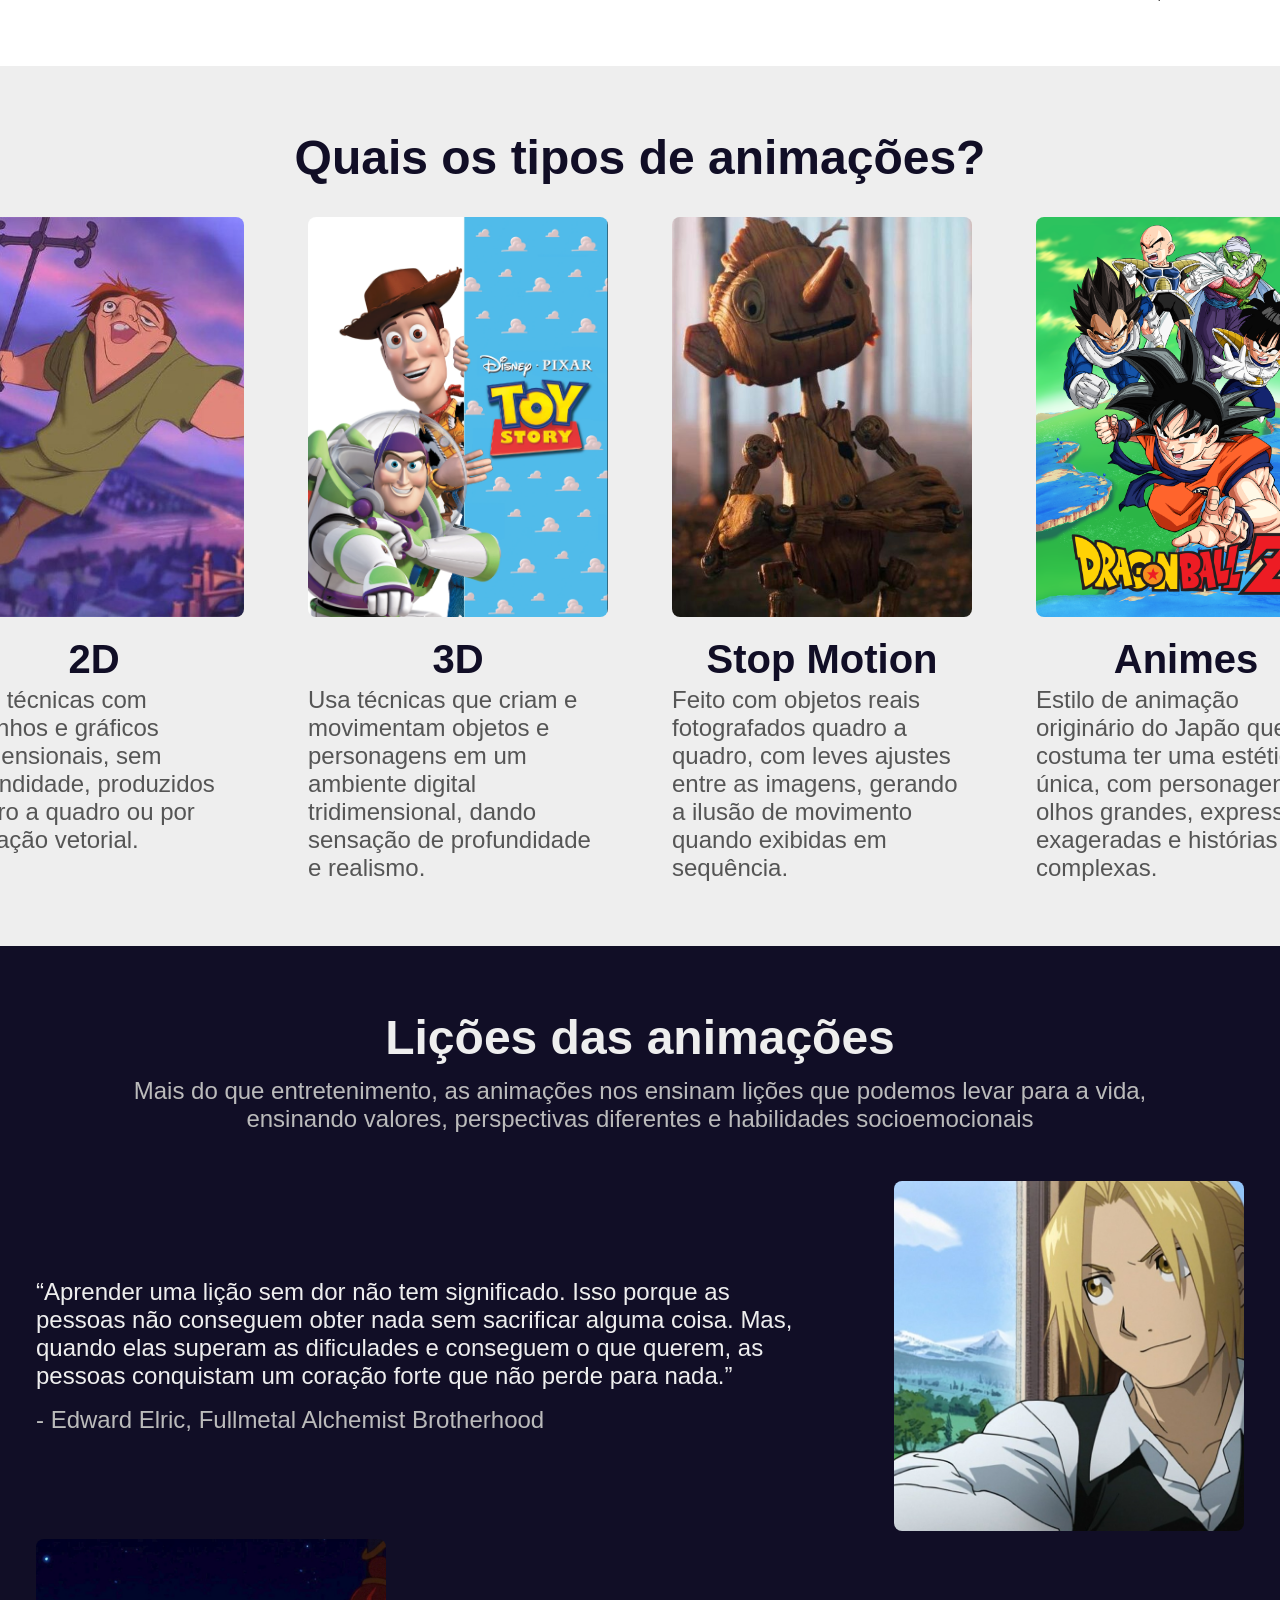
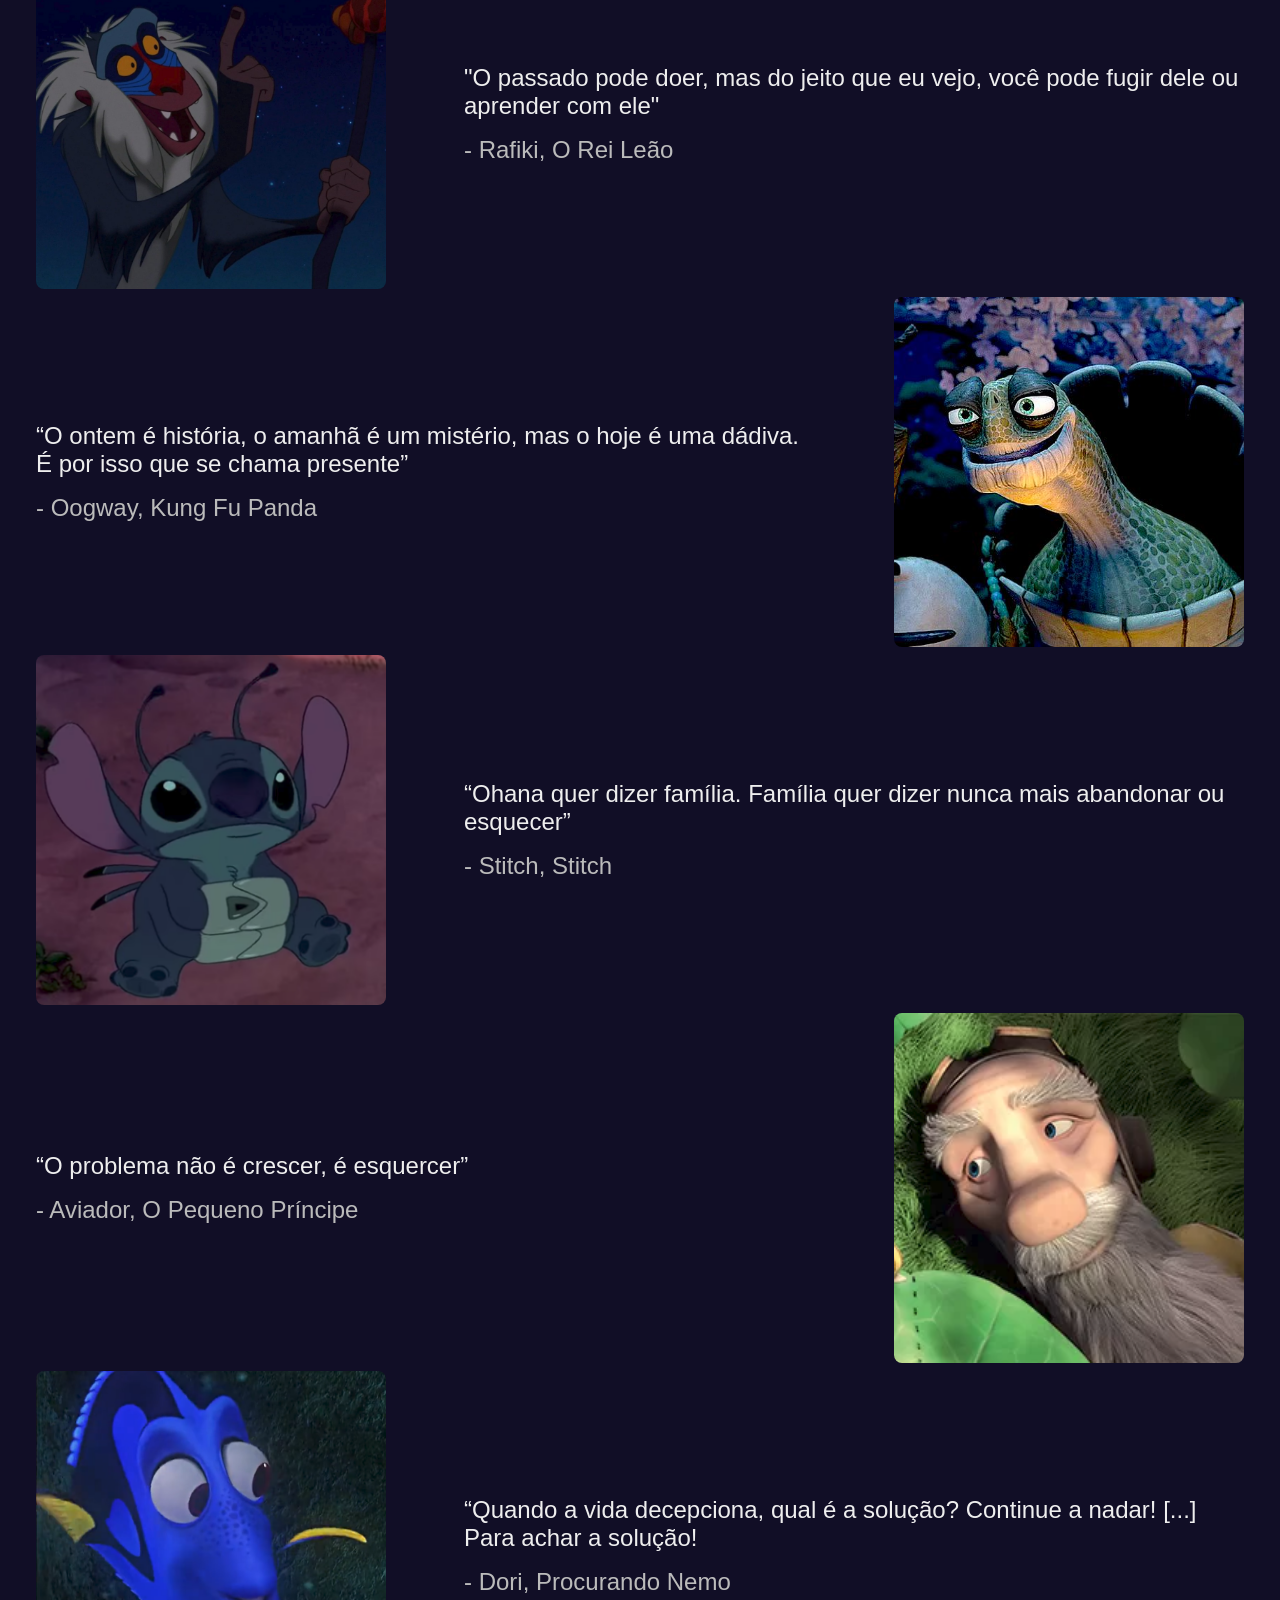
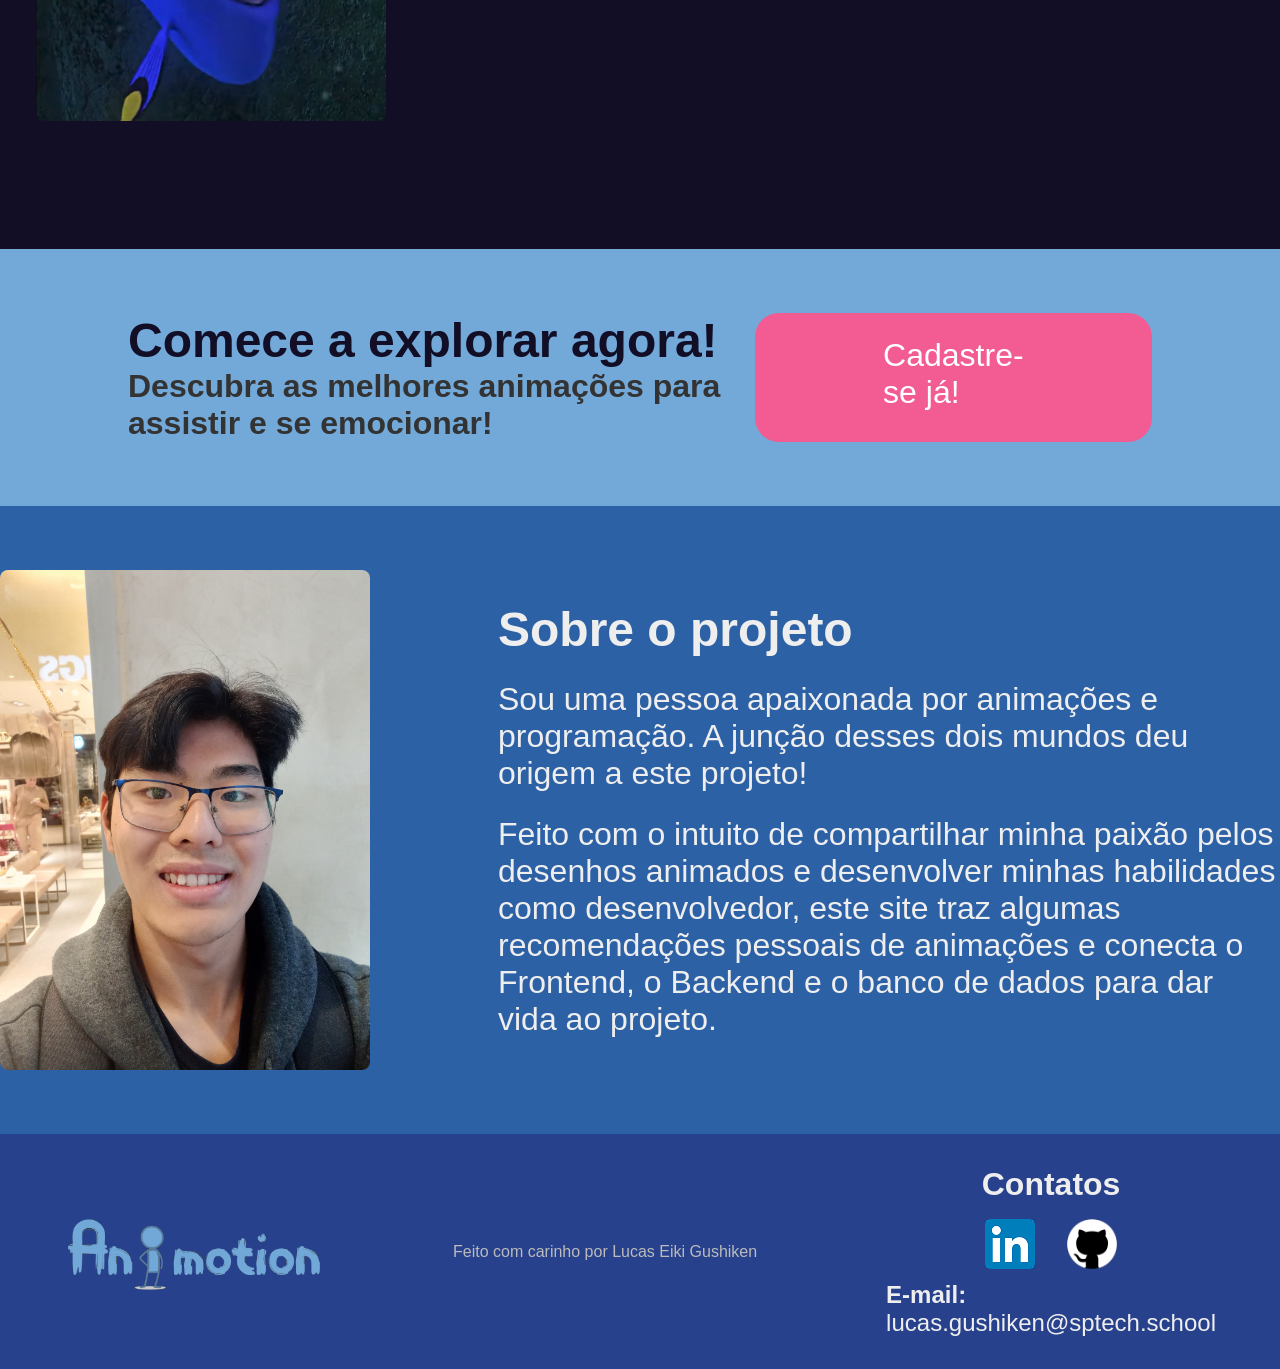
==== commit e71383b8: "ajuste(index.html): especifica o "sobre" para "sobre o projeto"" ====
--- a/site/public/index.html
+++ b/site/public/index.html
@@ -203,7 +203,7 @@
         <section id="sobre">
             <img src="./assets/images/foto-minha.jpg" alt="eu mesmo">
             <div class="sobre-info">
-                <h2>Sobre</h2>
+                <h2>Sobre o projeto</h2>
                 <p>Sou uma pessoa apaixonada por animações e programação. A junção desses dois mundos deu origem a este
                     projeto!</p>
                 <p>Feito com o intuito de compartilhar minha paixão pelos desenhos animados e desenvolver minhas
--- a/site/public/css/styles.css
+++ b/site/public/css/styles.css
@@ -192,7 +192,7 @@
 .definicao-cta .definicao-buttons {
     display: flex;
     flex-direction: column;
-    gap: 20px;
+    gap: 24px;
     width: fit-content;
 }
 
